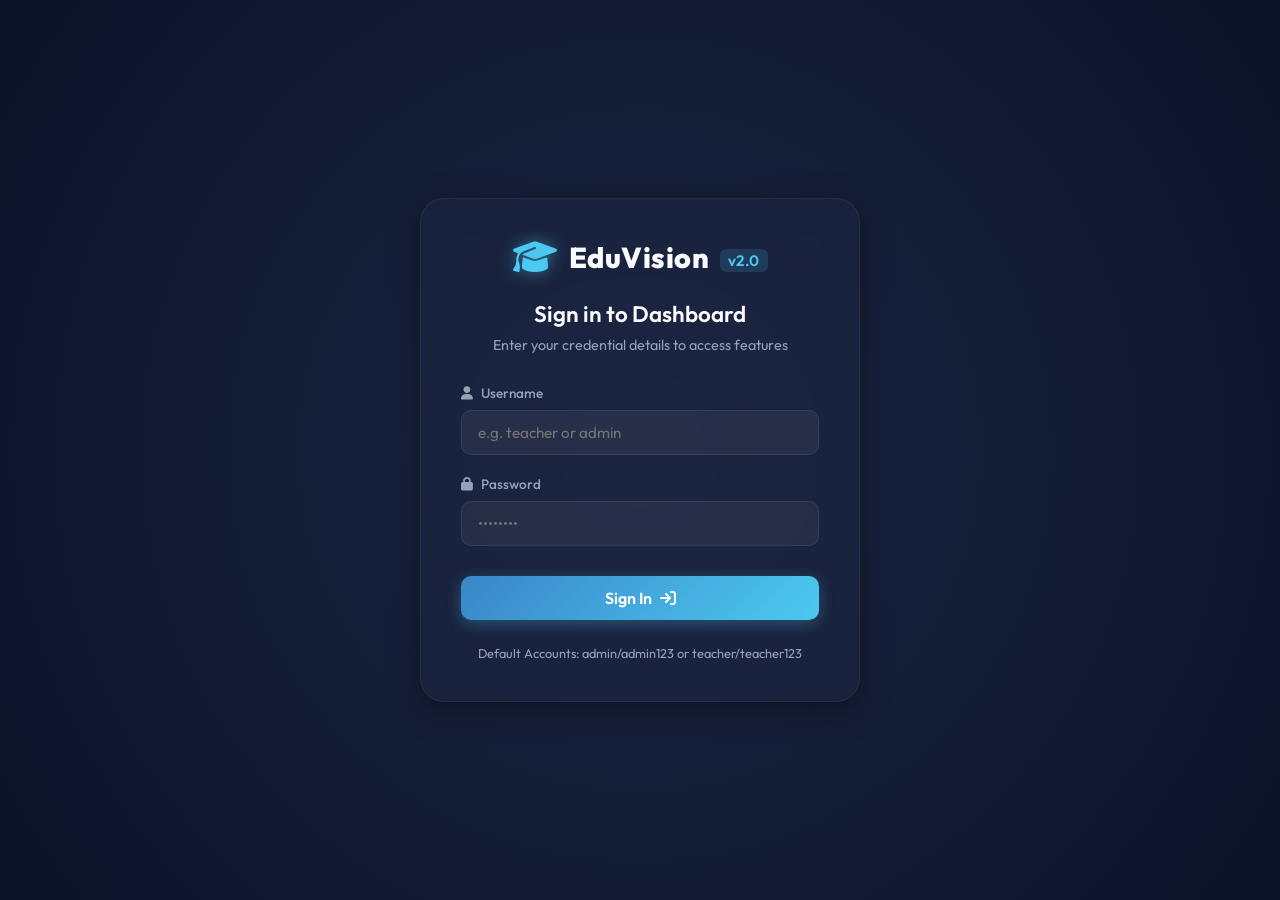
==== static/index.html @ 9c1078f9 "feat: implement hierarchical academic logs tree, class boundaries for recognition, RBAC, and logs da" ====
<!DOCTYPE html>
<html lang="en">
<head>
    <meta charset="UTF-8">
    <meta name="viewport" content="width=device-width, initial-scale=1.0">
    <title>Smart Class Attendance System</title>
    <!-- Google Fonts -->
    <link href="https://fonts.googleapis.com/css2?family=Outfit:wght@300;400;500;600;700;800&display=swap" rel="stylesheet">
    <!-- FontAwesome Icons -->
    <link rel="stylesheet" href="https://cdnjs.cloudflare.com/ajax/libs/font-awesome/6.4.0/css/all.min.css">
    <!-- Tailwind or Standard CSS? The user web application development instructions say:
         "Use Vanilla CSS for maximum flexibility and control. Avoid using TailwindCSS unless the USER explicitly requests it."
         So we will use a custom stylesheet style.css for max flexibility and ultimate design control. -->
    <link rel="stylesheet" href="style.css">
</head>
<body>

    <!-- 1. LOGIN OVERLAY -->
    <div id="login-container" class="overlay-container active">
        <div class="login-card glass">
            <div class="logo">
                <i class="fa-solid fa-graduation-cap"></i>
                <h2>EduVision <span>v2.0</span></h2>
            </div>
            <h3>Sign in to Dashboard</h3>
            <p class="subtitle">Enter your credential details to access features</p>
            
            <form id="login-form">
                <div class="input-group">
                    <label for="username"><i class="fa-solid fa-user"></i> Username</label>
                    <input type="text" id="username" placeholder="e.g. teacher or admin" required>
                </div>
                <div class="input-group">
                    <label for="password"><i class="fa-solid fa-lock"></i> Password</label>
                    <input type="password" id="password" placeholder="••••••••" required>
                </div>
                <div id="login-error" class="error-msg hide">
                    <i class="fa-solid fa-circle-exclamation"></i> Invalid credentials
                </div>
                <button type="submit" class="btn-primary">
                    <span>Sign In</span> <i class="fa-solid fa-arrow-right-to-bracket"></i>
                </button>
            </form>
            <div class="login-footer">
                <p>Default Accounts: admin/admin123 or teacher/teacher123</p>
            </div>
        </div>
    </div>

    <!-- 2. MAIN APPLICATION -->
    <div id="app-container" class="hide">
        <!-- Sidebar Navigation -->
        <aside class="sidebar glass">
            <div class="sidebar-logo">
                <i class="fa-solid fa-graduation-cap"></i>
                <h2>EduVision</h2>
            </div>
            
            <nav class="nav-menu">
                <button class="nav-item active teacher-only" data-target="session-tab">
                    <i class="fa-solid fa-video"></i> <span>Live Session</span>
                </button>
                <button class="nav-item admin-only" data-target="enroll-tab">
                    <i class="fa-solid fa-user-plus"></i> <span>Enroll Student</span>
                </button>
                <button class="nav-item admin-only" data-target="manage-tab">
                    <i class="fa-solid fa-users-gear"></i> <span>Manage Students</span>
                </button>
                <button class="nav-item" data-target="logs-tab">
                    <i class="fa-solid fa-clock-rotate-left"></i> <span>Logs & Reports</span>
                </button>
            </nav>

            <div class="user-profile">
                <div class="avatar">
                    <i class="fa-solid fa-user-tie"></i>
                </div>
                <div class="user-info">
                    <h4 id="user-name">User Name</h4>
                    <p id="user-role">Role</p>
                </div>
                <button id="logout-btn" title="Sign Out">
                    <i class="fa-solid fa-power-off"></i>
                </button>
            </div>
        </aside>

        <!-- Main Content Area -->
        <main class="main-content">
            <!-- Header bar -->
            <header class="top-header glass">
                <div class="header-title">
                    <h1 id="page-title">Classroom Session Tracking</h1>
                    <p class="subtitle" id="page-subtitle">Real-time attendance scanning & presence calculation</p>
                </div>
                <div class="header-meta">
                    <div class="time-widget glass">
                        <i class="fa-regular fa-clock"></i>
                        <span id="current-time">00:00:00 AM</span>
                    </div>
                </div>
            </header>

            <!-- TABS CONTAINER -->
            <div class="tab-content-container">
                
                <!-- TAB: LIVE SESSION -->
                <div id="session-tab" class="tab-pane active">
                    <div class="session-grid">
                        <!-- Left Panel: Video Feed -->
                        <div class="feed-card glass">
                            <div class="feed-header">
                                <h3><i class="fa-solid fa-circle-notch fa-spin status-pulse text-danger"></i> Live Camera Feed</h3>
                                <div class="session-status-pill" id="session-status-badge">Inactive</div>
                            </div>
                            
                            <div class="video-wrapper">
                                <video id="webcam" autoplay playsinline muted></video>
                                <canvas id="canvas-overlay"></canvas>
                                <div class="video-placeholder" id="video-placeholder">
                                    <i class="fa-solid fa-video-slash"></i>
                                    <p>Camera is currently offline</p>
                                    <p class="sub">Start a classroom session to activate feed</p>
                                </div>
                            </div>

                            <div class="feed-controls">
                                <div class="selector-group">
                                    <div class="selector-box">
                                        <label for="class-select">Classroom</label>
                                        <select id="class-select" class="glass-select">
                                            <option value="">Select Class...</option>
                                        </select>
                                    </div>
                                    <div class="selector-box">
                                        <label for="semester-select">Semester</label>
                                        <select id="semester-select" class="glass-select">
                                            <option value="">Select Semester...</option>
                                            <option value="1">Semester 1</option>
                                            <option value="2">Semester 2</option>
                                        </select>
                                    </div>
                                    <div class="selector-box">
                                        <label for="subject-select">Subject / Lecture</label>
                                        <select id="subject-select" class="glass-select">
                                            <option value="">Select Subject...</option>
                                        </select>
                                    </div>
                                    <div class="selector-box">
                                        <label for="camera-select">Video Source</label>
                                        <select id="camera-select" class="glass-select">
                                            <option value="user">Default Web Camera</option>
                                        </select>
                                    </div>
                                </div>
                                <div class="action-buttons">
                                    <button id="start-session-btn" class="btn-success">
                                        <i class="fa-solid fa-play"></i> Start Class Session
                                    </button>
                                    <button id="end-session-btn" class="btn-danger hide">
                                        <i class="fa-solid fa-square"></i> End Class Session
                                    </button>
                                </div>
                            </div>
                        </div>

                        <!-- Right Panel: Live Stats and Logs -->
                        <div class="stats-card-container">
                            <div class="stats-overview">
                                <div class="stat-card glass">
                                    <span class="card-icon blue"><i class="fa-solid fa-users"></i></span>
                                    <div class="card-data">
                                        <p class="card-label">Class Total</p>
                                        <h3 id="stat-total-students">0</h3>
                                    </div>
                                </div>
                                <div class="stat-card glass">
                                    <span class="card-icon green"><i class="fa-solid fa-user-check"></i></span>
                                    <div class="card-data">
                                        <p class="card-label">Students Present</p>
                                        <h3 id="stat-present-count">0</h3>
                                    </div>
                                </div>
                                <div class="stat-card glass">
                                    <span class="card-icon orange"><i class="fa-solid fa-stopwatch"></i></span>
                                    <div class="card-data">
                                        <p class="card-label">Elapsed Time</p>
                                        <h3 id="stat-elapsed-time">00:00:00</h3>
                                    </div>
                                </div>
                            </div>

                            <!-- Live Roster logs -->
                            <div class="roster-card glass">
                                <div class="card-header">
                                    <h3>👥 Live Present Roster</h3>
                                    <span class="badge" id="roster-count-badge">0 Seen</span>
                                </div>
                                <div class="roster-list-wrapper">
                                    <table class="roster-table">
                                        <thead>
                                            <tr>
                                                <th>Roll No</th>
                                                <th>Name</th>
                                                <th>PRN</th>
                                                <th>Last Seen</th>
                                            </tr>
                                        </thead>
                                        <tbody id="live-roster-body">
                                            <tr class="empty-row">
                                                <td colspan="4">No students detected yet in this session.</td>
                                            </tr>
                                        </tbody>
                                    </table>
                                </div>
                            </div>
                        </div>
                    </div>
                </div>

                <!-- TAB: STUDENT ENROLLMENT (ADMIN ONLY) -->
                <div id="enroll-tab" class="tab-pane">
                    <div class="enrollment-grid">
                        <div class="enroll-form-card glass">
                            <h3><i class="fa-solid fa-id-card"></i> Student Information</h3>
                            <form id="enrollment-form">
                                <div class="form-row">
                                    <div class="input-group">
                                        <label for="enroll-prn">PRN Number (Unique ID)</label>
                                        <input type="text" id="enroll-prn" placeholder="e.g. 72345678X" required>
                                    </div>
                                    <div class="input-group">
                                        <label for="enroll-class">Classroom Allocation</label>
                                        <select id="enroll-class" class="glass-select" required>
                                            <option value="">Select Class...</option>
                                        </select>
                                    </div>
                                </div>
                                <div class="form-row">
                                    <div class="input-group">
                                        <label for="enroll-name">Full Name</label>
                                        <input type="text" id="enroll-name" placeholder="John Doe" required>
                                    </div>
                                    <div class="input-group">
                                        <label for="enroll-roll">Roll Number</label>
                                        <input type="number" id="enroll-roll" placeholder="e.g. 101" required>
                                    </div>
                                </div>
                                <div class="input-group">
                                    <label for="enroll-email">Email Address</label>
                                    <input type="email" id="enroll-email" placeholder="john.doe@college.edu" required>
                                </div>
                                
                                <button type="submit" class="btn-primary" id="btn-submit-enroll">
                                    <i class="fa-solid fa-user-plus"></i> Complete Enrollment
                                </button>
                            </form>
                        </div>

                        <!-- Right Photo Capture Section -->
                        <div class="photo-capture-card glass">
                            <h3><i class="fa-solid fa-camera"></i> Face Capture Template</h3>
                            <p class="instruction">Position student's face inside the camera view below.</p>
                            
                            <div class="capture-box">
                                <video id="enroll-video" autoplay playsinline muted></video>
                                <canvas id="enroll-canvas" class="hide"></canvas>
                                <img id="captured-img" class="hide" src="" alt="Captured Face">
                                <div class="face-guideline"></div>
                            </div>
                            
                            <div class="capture-controls">
                                <button type="button" id="btn-capture" class="btn-secondary">
                                    <i class="fa-solid fa-aperture"></i> Capture Photo
                                </button>
                                <button type="button" id="btn-retake" class="btn-secondary hide">
                                    <i class="fa-solid fa-rotate-left"></i> Retake Photo
                                </button>
                            </div>
                            
                            <div id="quality-alert" class="alert-box hide">
                                <span id="quality-msg">Checking face quality...</span>
                            </div>
                        </div>
                    </div>
                </div>

                <!-- TAB: MANAGE STUDENTS (ADMIN ONLY) -->
                <div id="manage-tab" class="tab-pane">
                    <div class="reports-container glass">
                        <div class="reports-header">
                            <h3><i class="fa-solid fa-users-gear"></i> Enrolled Students Directory</h3>
                            <div class="filter-controls">
                                <input type="text" id="student-search" placeholder="Search by name, roll, or PRN..." class="glass-input">
                            </div>
                        </div>
                        <div class="report-table-wrapper">
                            <table class="report-table">
                                <thead>
                                    <tr>
                                        <th>Roll No</th>
                                        <th>Name</th>
                                        <th>PRN</th>
                                        <th>Classroom</th>
                                        <th>Email</th>
                                        <th>Actions</th>
                                    </tr>
                                </thead>
                                <tbody id="student-list-body">
                                    <tr>
                                        <td colspan="6" class="center">Loading students list...</td>
                                    </tr>
                                </tbody>
                            </table>
                        </div>
                    </div>
                </div>

                <!-- TAB: LOGS & REPORTS -->
                <div id="logs-tab" class="tab-pane">
                    <div class="logs-layout-container" style="display: grid; grid-template-columns: 320px 1fr; gap: 20px; height: 100%; overflow: hidden;">
                        <!-- Left Sidebar: Class -> Sem -> Subject Tree -->
                        <div class="logs-sidebar glass" style="padding: 20px; display: flex; flex-direction: column; overflow-y: auto;">
                            <h3 style="font-size: 1.1rem; font-weight: 600; margin-bottom: 20px; display: flex; align-items: center; gap: 8px; border-bottom: 1px solid var(--border-color); padding-bottom: 10px;"><i class="fa-solid fa-folder-open"></i> Academic Archive</h3>
                            <div id="logs-tree" class="logs-tree-root" style="display: flex; flex-direction: column; gap: 10px;">
                                <!-- Dynamic tree will be generated here -->
                            </div>
                        </div>
                        <!-- Right Panel: Attendance Content -->
                        <div class="logs-content glass" style="padding: 25px; display: flex; flex-direction: column; overflow: hidden; height: 100%;">
                            <div id="logs-placeholder" class="logs-empty-state" style="display: flex; flex-direction: column; align-items: center; justify-content: center; height: 100%; color: var(--text-secondary); gap: 15px;">
                                <i class="fa-solid fa-file-circle-question" style="font-size: 3.5rem; opacity: 0.2;"></i>
                                <p>Select a subject from the sidebar to view attendance reports.</p>
                            </div>
                            <div id="logs-report-view" class="hide" style="display: flex; flex-direction: column; height: 100%;">
                                <div class="report-view-header" style="border-bottom: 1px solid var(--border-color); padding-bottom: 15px; margin-bottom: 20px;">
                                    <h3 id="report-title-subject" style="font-size: 1.25rem; font-weight: 700;">Subject Attendance</h3>
                                    <span id="report-title-class" class="report-subtitle" style="font-size: 0.85rem; color: var(--text-secondary); display: block; margin-top: 4px;">Class Name</span>
                                </div>
                                
                                <div class="report-selection-row" style="display: flex; justify-content: space-between; align-items: center; margin-bottom: 15px;">
                                    <div class="select-wrapper" style="display: flex; align-items: center; gap: 10px; font-size: 0.9rem;">
                                        <label for="report-session-select">Select Session:</label>
                                        <select id="report-session-select" class="glass-select" style="padding: 8px 14px;">
                                            <option value="cumulative">Cumulative Summary</option>
                                            <!-- Dynamic sessions list -->
                                        </select>
                                    </div>
                                    <div style="display: flex; gap: 10px; align-items: center;">
                                        <input type="text" id="report-search" placeholder="Search student name/PRN..." class="glass-input" style="padding: 6px 12px; font-size: 0.85rem; width: 200px;">
                                        <button class="btn-success btn-sm" id="btn-export-log-csv" style="padding: 8px 14px !important; font-size: 0.8rem !important;">
                                            <i class="fa-solid fa-file-csv"></i> Export to CSV
                                        </button>
                                    </div>
                                </div>
                                
                                <div class="report-table-wrapper" style="flex-grow: 1; overflow-y: auto; border: 1px solid var(--border-color); border-radius: 12px;">
                                    <table class="report-table">
                                        <thead id="report-table-thead">
                                            <!-- Dynamic headers -->
                                        </thead>
                                        <tbody id="report-table-tbody">
                                            <!-- Dynamic rows -->
                                        </tbody>
                                    </table>
                                </div>
                            </div>
                        </div>
                    </div>
                </div>

            </div>
        </main>
    </div>

    <!-- 3. ATTENDANCE RESULTS MODAL -->
    <div id="results-modal" class="modal-container hide">
        <div class="modal-card glass">
            <div class="modal-header">
                <h2>📝 Session Attendance Report</h2>
                <button class="close-modal-btn" id="close-modal"><i class="fa-solid fa-xmark"></i></button>
            </div>
            <div class="modal-body">
                <p class="session-info-meta">
                    Session complete. Calculated student statuses using the <strong>70% presence rule</strong>.
                </p>
                
                <div class="results-table-wrapper">
                    <table class="results-table">
                        <thead>
                            <tr>
                                <th>Roll No</th>
                                <th>Name</th>
                                <th>PRN</th>
                                <th>Presence %</th>
                                <th>Status</th>
                            </tr>
                        </thead>
                        <tbody id="results-tbody">
                            <!-- Populated dynamically -->
                        </tbody>
                    </table>
                </div>

                <div class="results-footer-meta">
                    <div class="results-stats">
                        Total Registered: <span id="res-total-reg">0</span> | 
                        Present (>=70%): <span id="res-total-present" class="text-success">0</span>
                    </div>
                    <button class="btn-success" id="btn-download-csv">
                        <i class="fa-solid fa-file-csv"></i> Export Present List to CSV
                    </button>
                </div>
            </div>
        </div>
    </div>

    <!-- 4. EDIT STUDENT MODAL -->
    <div id="edit-student-modal" class="modal-container hide">
        <div class="modal-card glass">
            <div class="modal-header">
                <h2>✏️ Edit Student Profile</h2>
                <button class="close-modal-btn" id="close-edit-modal"><i class="fa-solid fa-xmark"></i></button>
            </div>
            <div class="modal-body">
                <form id="edit-student-form">
                    <div class="form-row">
                        <div class="input-group">
                            <label>PRN Number (Immutable)</label>
                            <input type="text" id="edit-prn" disabled class="disabled-input">
                        </div>
                        <div class="input-group">
                            <label for="edit-class">Classroom</label>
                            <select id="edit-class" class="glass-select" required></select>
                        </div>
                    </div>
                    <div class="form-row">
                        <div class="input-group">
                            <label for="edit-name">Full Name</label>
                            <input type="text" id="edit-name" required>
                        </div>
                        <div class="input-group">
                            <label for="edit-roll">Roll Number</label>
                            <input type="number" id="edit-roll" required>
                        </div>
                    </div>
                    <div class="input-group">
                        <label for="edit-email">Email Address</label>
                        <input type="email" id="edit-email" required>
                    </div>

                    <!-- Webcam override capture -->
                    <div class="edit-photo-section">
                        <label>Update Face Template (Optional)</label>
                        <div class="edit-capture-container">
                            <div class="capture-box small-capture">
                                <video id="edit-video" autoplay playsinline muted class="hide"></video>
                                <canvas id="edit-canvas" class="hide"></canvas>
                                <img id="edit-captured-img" class="hide" src="" alt="New Face">
                                <div class="face-guideline small-guideline hide"></div>
                                <div class="placeholder-text" id="edit-photo-placeholder">
                                    <i class="fa-solid fa-user-circle"></i>
                                    <p>No new photo captured</p>
                                </div>
                            </div>
                            <div class="capture-btn-group">
                                <button type="button" id="btn-edit-activate-cam" class="btn-secondary btn-sm">
                                    <i class="fa-solid fa-camera"></i> Open Camera
                                </button>
                                <button type="button" id="btn-edit-capture" class="btn-success btn-sm hide">
                                    <i class="fa-solid fa-aperture"></i> Capture
                                </button>
                                <button type="button" id="btn-edit-retake" class="btn-secondary btn-sm hide">
                                    <i class="fa-solid fa-rotate-left"></i> Retake
                                </button>
                            </div>
                        </div>
                        <div id="edit-quality-alert" class="alert-box hide">
                            <span id="edit-quality-msg">Checking face quality...</span>
                        </div>
                    </div>

                    <button type="submit" class="btn-primary" id="btn-submit-edit" style="width: 100%; margin-top: 20px;">
                        <i class="fa-solid fa-save"></i> Save Profile Changes
                    </button>
                </form>
            </div>
        </div>
    </div>

    <script src="app.js"></script>
</body>
</html>
---- static/style.css ----
/* Global styling Reset & variables */
:root {
    --bg-primary: #0b1329;
    --bg-secondary: #1c2541;
    --accent-blue: #3a86c8;
    --accent-blue-hover: #4895ef;
    --text-primary: #f8fafc;
    --text-secondary: #94a3b8;
    --border-color: rgba(255, 255, 255, 0.08);
    --glass-bg: rgba(28, 37, 65, 0.65);
    --glass-border: rgba(255, 255, 255, 0.06);
    --glass-shadow: 0 8px 32px 0 rgba(0, 0, 0, 0.37);
    --success: #10b981;
    --danger: #ef4444;
    --warning: #f59e0b;
}

* {
    margin: 0;
    padding: 0;
    box-sizing: border-box;
    font-family: 'Outfit', sans-serif;
}

body {
    background-color: var(--bg-primary);
    color: var(--text-primary);
    overflow: hidden;
    height: 100vh;
    width: 100vw;
}

/* Glassmorphism card utilities */
.glass {
    background: var(--glass-bg);
    backdrop-filter: blur(16px);
    -webkit-backdrop-filter: blur(16px);
    border: 1px solid var(--glass-border);
    box-shadow: var(--glass-shadow);
    border-radius: 16px;
}

.hide {
    display: none !important;
}

.center {
    text-align: center;
}

.text-success {
    color: var(--success);
}

.text-danger {
    color: var(--danger);
}

/* Common Buttons */
button {
    cursor: pointer;
    border: none;
    outline: none;
    transition: all 0.3s cubic-bezier(0.4, 0, 0.2, 1);
    display: inline-flex;
    align-items: center;
    justify-content: center;
    gap: 8px;
    border-radius: 10px;
    font-weight: 600;
}

button:hover {
    transform: translateY(-2px);
}

button:active {
    transform: translateY(0);
}

.btn-primary {
    background: linear-gradient(135deg, #3a86c8, #4cc9f0);
    color: white;
    padding: 12px 24px;
    font-size: 1rem;
    box-shadow: 0 4px 15px rgba(76, 201, 240, 0.3);
}

.btn-primary:hover {
    box-shadow: 0 6px 20px rgba(76, 201, 240, 0.5);
    background: linear-gradient(135deg, #4895ef, #4cc9f0);
}

.btn-success {
    background: linear-gradient(135deg, #059669, #10b981);
    color: white;
    padding: 12px 24px;
    font-size: 0.95rem;
    box-shadow: 0 4px 15px rgba(16, 185, 129, 0.3);
}

.btn-success:hover {
    box-shadow: 0 6px 20px rgba(16, 185, 129, 0.5);
}

.btn-danger {
    background: linear-gradient(135deg, #dc2626, #ef4444);
    color: white;
    padding: 12px 24px;
    font-size: 0.95rem;
    box-shadow: 0 4px 15px rgba(239, 68, 68, 0.3);
}

.btn-danger:hover {
    box-shadow: 0 6px 20px rgba(239, 68, 68, 0.5);
}

.btn-secondary {
    background: rgba(255, 255, 255, 0.08);
    color: var(--text-primary);
    border: 1px solid var(--border-color);
    padding: 12px 20px;
    font-size: 0.95rem;
}

.btn-secondary:hover {
    background: rgba(255, 255, 255, 0.15);
}

/* 1. LOGIN SCREEN */
.overlay-container {
    position: fixed;
    top: 0;
    left: 0;
    height: 100vh;
    width: 100vw;
    z-index: 1000;
    background: radial-gradient(circle at center, #1c2541 0%, #0b1329 100%);
    display: flex;
    align-items: center;
    justify-content: center;
    opacity: 0;
    pointer-events: none;
    transition: opacity 0.5s ease-in-out;
}

.overlay-container.active {
    opacity: 1;
    pointer-events: auto;
}

.login-card {
    width: 440px;
    padding: 40px;
    text-align: center;
    border-radius: 24px;
}

.logo {
    display: inline-flex;
    align-items: center;
    gap: 12px;
    margin-bottom: 25px;
}

.logo i {
    font-size: 2.2rem;
    color: #4cc9f0;
    filter: drop-shadow(0 0 8px rgba(76, 201, 240, 0.5));
}

.logo h2 {
    font-size: 1.8rem;
    font-weight: 800;
    letter-spacing: 0.5px;
}

.logo h2 span {
    font-size: 0.95rem;
    background: rgba(76, 201, 240, 0.15);
    color: #4cc9f0;
    padding: 2px 8px;
    border-radius: 6px;
    font-weight: 600;
    vertical-align: middle;
    margin-left: 5px;
}

.login-card h3 {
    font-size: 1.4rem;
    font-weight: 600;
    margin-bottom: 8px;
}

.login-card .subtitle {
    color: var(--text-secondary);
    font-size: 0.9rem;
    margin-bottom: 30px;
}

.input-group {
    text-align: left;
    margin-bottom: 20px;
}

.input-group label {
    display: block;
    font-size: 0.85rem;
    color: var(--text-secondary);
    margin-bottom: 8px;
    font-weight: 500;
}

.input-group label i {
    margin-right: 5px;
}

.input-group input, .glass-input {
    width: 100%;
    padding: 12px 16px;
    background: rgba(255, 255, 255, 0.05);
    border: 1px solid var(--border-color);
    border-radius: 10px;
    color: white;
    font-size: 0.95rem;
    transition: all 0.3s;
}

.input-group input:focus, .glass-input:focus {
    border-color: #4cc9f0;
    background: rgba(255, 255, 255, 0.08);
    box-shadow: 0 0 10px rgba(76, 201, 240, 0.15);
    outline: none;
}

.login-card button {
    width: 100%;
    margin-top: 10px;
}

.error-msg {
    color: var(--danger);
    background: rgba(239, 68, 68, 0.1);
    border: 1px solid rgba(239, 68, 68, 0.2);
    padding: 12px;
    border-radius: 8px;
    font-size: 0.85rem;
    display: flex;
    align-items: center;
    gap: 8px;
    margin-bottom: 20px;
}

.login-footer {
    margin-top: 25px;
    font-size: 0.8rem;
    color: var(--text-secondary);
}

/* 2. LAYOUT: MAIN APPLICATION */
#app-container {
    display: flex;
    height: 100vh;
    width: 100vw;
}

/* Sidebar navigation */
.sidebar {
    width: 260px;
    margin: 15px 0 15px 15px;
    display: flex;
    flex-direction: column;
    padding: 25px 20px;
    justify-content: space-between;
}

.sidebar-logo {
    display: flex;
    align-items: center;
    gap: 10px;
    margin-bottom: 40px;
    padding-left: 5px;
}

.sidebar-logo i {
    font-size: 1.8rem;
    color: #4cc9f0;
}

.sidebar-logo h2 {
    font-size: 1.4rem;
    font-weight: 700;
}

.nav-menu {
    display: flex;
    flex-direction: column;
    gap: 10px;
    flex-grow: 1;
}

.nav-item {
    width: 100%;
    padding: 14px 18px;
    justify-content: flex-start;
    font-size: 0.95rem;
    color: var(--text-secondary);
    background: transparent;
    border-radius: 12px;
}

.nav-item i {
    font-size: 1.15rem;
    width: 24px;
}

.nav-item:hover {
    color: var(--text-primary);
    background: rgba(255, 255, 255, 0.05);
    transform: translateX(4px);
}

.nav-item.active {
    background: linear-gradient(135deg, rgba(58, 134, 200, 0.25), rgba(76, 201, 240, 0.15));
    color: #4cc9f0;
    border-left: 3px solid #4cc9f0;
    border-radius: 0 12px 12px 0;
}

.user-profile {
    display: flex;
    align-items: center;
    gap: 12px;
    padding-top: 20px;
    border-top: 1px solid var(--border-color);
}

.avatar {
    width: 42px;
    height: 42px;
    border-radius: 50%;
    background: rgba(255, 255, 255, 0.08);
    display: flex;
    align-items: center;
    justify-content: center;
    color: #4cc9f0;
    font-size: 1.1rem;
}

.user-info {
    flex-grow: 1;
    overflow: hidden;
}

.user-info h4 {
    font-size: 0.9rem;
    white-space: nowrap;
    text-overflow: ellipsis;
    overflow: hidden;
}

.user-info p {
    font-size: 0.75rem;
    color: var(--text-secondary);
    text-transform: capitalize;
}

#logout-btn {
    background: transparent;
    color: var(--text-secondary);
    width: 32px;
    height: 32px;
}

#logout-btn:hover {
    color: var(--danger);
    transform: scale(1.1);
}

/* Main Content Area */
.main-content {
    flex-grow: 1;
    display: flex;
    flex-direction: column;
    padding: 15px;
    overflow: hidden;
}

/* Header bar */
.top-header {
    display: flex;
    justify-content: space-between;
    align-items: center;
    padding: 15px 30px;
    margin-bottom: 15px;
}

.header-title h1 {
    font-size: 1.4rem;
    font-weight: 700;
}

.header-title .subtitle {
    font-size: 0.82rem;
    color: var(--text-secondary);
}

.time-widget {
    padding: 10px 18px;
    border-radius: 20px;
    font-size: 0.9rem;
    font-weight: 600;
    color: #4cc9f0;
    display: flex;
    align-items: center;
    gap: 8px;
}

/* Tab panes container */
.tab-content-container {
    flex-grow: 1;
    position: relative;
    overflow: hidden;
}

.tab-pane {
    position: absolute;
    top: 0;
    left: 0;
    height: 100%;
    width: 100%;
    display: flex;
    flex-direction: column;
    opacity: 0;
    pointer-events: none;
    transition: opacity 0.3s ease-in-out;
}

.tab-pane.active {
    opacity: 1;
    pointer-events: auto;
    position: relative;
}

/* 3. TAB: LIVE SESSION GRID */
.session-grid {
    display: grid;
    grid-template-columns: 1.3fr 1fr;
    gap: 15px;
    height: 100%;
    overflow: hidden;
}

.feed-card {
    display: flex;
    flex-direction: column;
    justify-content: space-between;
    padding: 20px;
    overflow: hidden;
}

.feed-header {
    display: flex;
    justify-content: space-between;
    align-items: center;
    margin-bottom: 15px;
}

.feed-header h3 {
    font-size: 1.1rem;
    font-weight: 600;
    display: flex;
    align-items: center;
    gap: 10px;
}

.status-pulse {
    font-size: 0.7rem;
}

.session-status-pill {
    padding: 4px 12px;
    border-radius: 12px;
    font-size: 0.8rem;
    font-weight: 600;
    background: rgba(255, 255, 255, 0.08);
    color: var(--text-secondary);
}

.session-status-pill.active {
    background: rgba(16, 185, 129, 0.15);
    color: var(--success);
    border: 1px solid rgba(16, 185, 129, 0.3);
}

.video-wrapper {
    position: relative;
    flex-grow: 1;
    background: #000;
    border-radius: 12px;
    overflow: hidden;
    display: flex;
    align-items: center;
    justify-content: center;
    border: 1px solid var(--border-color);
}

#webcam {
    width: 100%;
    height: 100%;
    object-fit: cover;
}

#canvas-overlay {
    position: absolute;
    top: 0;
    left: 0;
    width: 100%;
    height: 100%;
    z-index: 10;
    pointer-events: none;
}

.video-placeholder {
    position: absolute;
    text-align: center;
    color: var(--text-secondary);
}

.video-placeholder i {
    font-size: 3.5rem;
    margin-bottom: 15px;
    color: rgba(255, 255, 255, 0.15);
}

.video-placeholder .sub {
    font-size: 0.8rem;
    margin-top: 5px;
    opacity: 0.7;
}

.feed-controls {
    margin-top: 15px;
}

.selector-group {
    display: grid;
    grid-template-columns: 1fr 1fr 1fr;
    gap: 10px;
    margin-bottom: 15px;
}

.selector-box {
    display: flex;
    flex-direction: column;
    gap: 6px;
}

.selector-box label {
    font-size: 0.78rem;
    color: var(--text-secondary);
    font-weight: 500;
}

.glass-select {
    padding: 10px 14px;
    background: rgba(255, 255, 255, 0.05);
    border: 1px solid var(--border-color);
    border-radius: 8px;
    color: white;
    font-size: 0.88rem;
    outline: none;
}

.glass-select option {
    background-color: var(--bg-secondary);
    color: white;
}

.action-buttons button {
    width: 100%;
    padding: 14px;
    font-size: 1.05rem;
}

/* Right Panel: Stats and Roster */
.stats-card-container {
    display: flex;
    flex-direction: column;
    gap: 15px;
    overflow: hidden;
    height: 100%;
}

.stats-overview {
    display: grid;
    grid-template-columns: 1fr 1fr 1fr;
    gap: 10px;
}

.stat-card {
    display: flex;
    align-items: center;
    padding: 15px;
    gap: 12px;
}

.card-icon {
    width: 44px;
    height: 44px;
    border-radius: 10px;
    display: flex;
    align-items: center;
    justify-content: center;
    font-size: 1.25rem;
}

.card-icon.blue { background: rgba(58, 134, 200, 0.15); color: #3a86c8; }
.card-icon.green { background: rgba(16, 185, 129, 0.15); color: var(--success); }
.card-icon.orange { background: rgba(245, 158, 11, 0.15); color: var(--warning); }

.card-data .card-label {
    font-size: 0.75rem;
    color: var(--text-secondary);
}

.card-data h3 {
    font-size: 1.25rem;
    font-weight: 700;
}

.roster-card {
    flex-grow: 1;
    display: flex;
    flex-direction: column;
    padding: 20px;
    overflow: hidden;
}

.card-header {
    display: flex;
    justify-content: space-between;
    align-items: center;
    margin-bottom: 15px;
}

.card-header h3 {
    font-size: 1.05rem;
    font-weight: 600;
}

.badge {
    background: rgba(76, 201, 240, 0.15);
    color: #4cc9f0;
    font-size: 0.8rem;
    padding: 4px 10px;
    border-radius: 12px;
    font-weight: 600;
}

.roster-list-wrapper {
    flex-grow: 1;
    overflow-y: auto;
    border: 1px solid var(--border-color);
    border-radius: 10px;
}

/* Scrollbar customization */
::-webkit-scrollbar {
    width: 6px;
    height: 6px;
}

::-webkit-scrollbar-track {
    background: transparent;
}

::-webkit-scrollbar-thumb {
    background: rgba(255, 255, 255, 0.1);
    border-radius: 10px;
}

::-webkit-scrollbar-thumb:hover {
    background: rgba(255, 255, 255, 0.2);
}

.roster-table, .report-table, .results-table {
    width: 100%;
    border-collapse: collapse;
    font-size: 0.88rem;
}

.roster-table th, .report-table th, .results-table th {
    background: rgba(255, 255, 255, 0.03);
    color: var(--text-secondary);
    text-align: left;
    padding: 10px 15px;
    font-weight: 500;
    font-size: 0.82rem;
    border-bottom: 1px solid var(--border-color);
}

.roster-table td, .report-table td, .results-table td {
    padding: 10px 15px;
    border-bottom: 1px solid rgba(255, 255, 255, 0.03);
    color: var(--text-primary);
}

.roster-table tr:hover, .report-table tr:hover, .results-table tr:hover {
    background: rgba(255, 255, 255, 0.02);
}

.empty-row {
    text-align: center;
    color: var(--text-secondary);
}

.empty-row td {
    padding: 30px !important;
}

/* 4. TAB: ENROLLMENT */
.enrollment-grid {
    display: grid;
    grid-template-columns: 1.2fr 1fr;
    gap: 15px;
    height: 100%;
}

.enroll-form-card, .photo-capture-card {
    padding: 25px;
    display: flex;
    flex-direction: column;
}

.enroll-form-card h3, .photo-capture-card h3 {
    font-size: 1.15rem;
    font-weight: 600;
    margin-bottom: 15px;
    display: flex;
    align-items: center;
    gap: 10px;
}

.enroll-form-card form {
    display: flex;
    flex-direction: column;
    gap: 15px;
    justify-content: center;
    flex-grow: 1;
}

.form-row {
    display: grid;
    grid-template-columns: 1fr 1fr;
    gap: 15px;
}

.photo-capture-card .instruction {
    font-size: 0.82rem;
    color: var(--text-secondary);
    margin-bottom: 15px;
}

.capture-box {
    position: relative;
    aspect-ratio: 4/3;
    background: #000;
    border-radius: 12px;
    overflow: hidden;
    border: 1px solid var(--border-color);
    display: flex;
    align-items: center;
    justify-content: center;
}

#enroll-video, #captured-img {
    width: 100%;
    height: 100%;
    object-fit: cover;
}

.face-guideline {
    position: absolute;
    width: 50%;
    height: 60%;
    border: 2px dashed rgba(76, 201, 240, 0.5);
    border-radius: 50%;
    pointer-events: none;
    box-shadow: 0 0 0 9999px rgba(0, 0, 0, 0.4);
}

.capture-controls {
    margin-top: 15px;
    display: flex;
    gap: 10px;
}

.capture-controls button {
    flex-grow: 1;
    padding: 12px;
}

.alert-box {
    margin-top: 15px;
    padding: 12px;
    border-radius: 8px;
    font-size: 0.85rem;
    text-align: center;
}

.alert-box.success {
    background: rgba(16, 185, 129, 0.12);
    border: 1px solid rgba(16, 185, 129, 0.2);
    color: var(--success);
}

.alert-box.error {
    background: rgba(239, 68, 68, 0.12);
    border: 1px solid rgba(239, 68, 68, 0.2);
    color: var(--danger);
}

/* 5. TAB: LOGS & REPORTS */
.reports-container {
    padding: 25px;
    display: flex;
    flex-direction: column;
    height: 100%;
    overflow: hidden;
}

.reports-header {
    display: flex;
    justify-content: space-between;
    align-items: center;
    margin-bottom: 20px;
}

.reports-header h3 {
    font-size: 1.15rem;
    font-weight: 600;
}

.report-table-wrapper {
    flex-grow: 1;
    overflow-y: auto;
    border: 1px solid var(--border-color);
    border-radius: 12px;
}

/* Status Labels */
.status-pill {
    padding: 2px 8px;
    border-radius: 6px;
    font-size: 0.78rem;
    font-weight: 600;
    text-transform: capitalize;
}

.status-pill.present {
    background: rgba(16, 185, 129, 0.15);
    color: var(--success);
}

.status-pill.absent {
    background: rgba(239, 68, 68, 0.15);
    color: var(--danger);
}

/* 6. MODAL RESULTS DIALOG */
.modal-container {
    position: fixed;
    top: 0;
    left: 0;
    height: 100vh;
    width: 100vw;
    z-index: 2000;
    background: rgba(11, 19, 41, 0.8);
    display: flex;
    align-items: center;
    justify-content: center;
    opacity: 0;
    pointer-events: none;
    transition: opacity 0.3s ease-in-out;
}

.modal-container.active {
    opacity: 1;
    pointer-events: auto;
}

.modal-card {
    width: 800px;
    padding: 30px;
    border-radius: 20px;
    max-height: 85vh;
    display: flex;
    flex-direction: column;
}

.modal-header {
    display: flex;
    justify-content: space-between;
    align-items: center;
    margin-bottom: 20px;
}

.modal-header h2 {
    font-size: 1.3rem;
    font-weight: 700;
}

.close-modal-btn {
    background: transparent;
    color: var(--text-secondary);
    font-size: 1.3rem;
    width: 32px;
    height: 32px;
}

.close-modal-btn:hover {
    color: var(--text-primary);
}

.session-info-meta {
    font-size: 0.88rem;
    color: var(--text-secondary);
    margin-bottom: 15px;
}

.results-table-wrapper {
    flex-grow: 1;
    overflow-y: auto;
    border: 1px solid var(--border-color);
    border-radius: 12px;
    margin-bottom: 20px;
    max-height: 350px;
}

.results-footer-meta {
    display: flex;
    justify-content: space-between;
    align-items: center;
    padding-top: 15px;
    border-top: 1px solid var(--border-color);
}

.results-stats {
    font-size: 0.95rem;
    font-weight: 600;
}

/* 4-column layout for dynamic session selectors */
.selector-group {
    grid-template-columns: repeat(4, 1fr);
}

/* Edit student styles */
.disabled-input {
    background: rgba(255, 255, 255, 0.02) !important;
    color: var(--text-secondary) !important;
    border-style: dashed !important;
    cursor: not-allowed;
}

.edit-photo-section {
    margin-top: 15px;
    background: rgba(255, 255, 255, 0.02);
    border: 1px solid var(--border-color);
    border-radius: 12px;
    padding: 15px;
}

.edit-photo-section > label {
    display: block;
    font-size: 0.85rem;
    color: var(--text-secondary);
    margin-bottom: 10px;
    font-weight: 500;
}

.edit-capture-container {
    display: flex;
    gap: 15px;
    align-items: center;
}

.small-capture {
    width: 140px;
    height: 105px;
    aspect-ratio: auto;
    flex-shrink: 0;
}

.small-guideline {
    width: 60% !important;
    height: 70% !important;
}

.placeholder-text {
    text-align: center;
    color: var(--text-secondary);
}

.placeholder-text i {
    font-size: 2.2rem;
    color: rgba(255, 255, 255, 0.15);
    margin-bottom: 5px;
}

.placeholder-text p {
    font-size: 0.72rem;
}

.capture-btn-group {
    display: flex;
    flex-direction: column;
    gap: 8px;
    flex-grow: 1;
}

.btn-sm {
    padding: 8px 14px !important;
    font-size: 0.8rem !important;
}

/* Action button styles in table */
.action-btn-group {
    display: flex;
    gap: 8px;
}

.btn-edit-tbl {
    background: rgba(58, 134, 200, 0.15);
    color: #4cc9f0;
    border: 1px solid rgba(58, 134, 200, 0.3);
    padding: 5px 10px;
    font-size: 0.75rem;
    border-radius: 6px;
}

.btn-edit-tbl:hover {
    background: rgba(58, 134, 200, 0.3);
}

.btn-delete-tbl {
    background: rgba(239, 68, 68, 0.15);
    color: var(--danger);
    border: 1px solid rgba(239, 68, 68, 0.3);
    padding: 5px 10px;
    font-size: 0.75rem;
    border-radius: 6px;
}

.btn-delete-tbl:hover {
    background: rgba(239, 68, 68, 0.3);
}

/* Tree Structure Styling */
.tree-class-node {
    margin-bottom: 5px;
}

.tree-class-header {
    display: flex;
    align-items: center;
    justify-content: space-between;
    padding: 10px 12px;
    background: rgba(255, 255, 255, 0.03);
    border-radius: 8px;
    cursor: pointer;
    font-weight: 600;
    font-size: 0.9rem;
    transition: background 0.3s;
    user-select: none;
}

.tree-class-header:hover {
    background: rgba(255, 255, 255, 0.07);
}

.tree-class-header i {
    transition: transform 0.3s;
}

.tree-class-node.open > .tree-class-header i.fa-chevron-right {
    transform: rotate(90deg);
}

.tree-class-content {
    margin-left: 15px;
    padding-left: 10px;
    border-left: 1px dashed var(--border-color);
    display: none;
    flex-direction: column;
    gap: 8px;
    margin-top: 5px;
}

.tree-class-node.open > .tree-class-content {
    display: flex;
}

.tree-sem-node {
    margin-top: 5px;
}

.tree-sem-header {
    display: flex;
    align-items: center;
    justify-content: space-between;
    padding: 6px 10px;
    font-weight: 500;
    font-size: 0.85rem;
    cursor: pointer;
    border-radius: 6px;
    color: var(--text-secondary);
    user-select: none;
}

.tree-sem-header:hover {
    background: rgba(255, 255, 255, 0.05);
    color: var(--text-primary);
}

.tree-sem-header i {
    transition: transform 0.3s;
}

.tree-sem-node.open > .tree-sem-header i.fa-chevron-right {
    transform: rotate(90deg);
}

.tree-sem-content {
    margin-left: 10px;
    padding-left: 10px;
    border-left: 1px dotted var(--border-color);
    display: none;
    flex-direction: column;
    gap: 4px;
    margin-top: 4px;
}

.tree-sem-node.open > .tree-sem-content {
    display: flex;
}

.tree-subject-item {
    padding: 6px 10px;
    font-size: 0.82rem;
    cursor: pointer;
    border-radius: 6px;
    color: var(--text-secondary);
    transition: all 0.3s;
    white-space: nowrap;
    text-overflow: ellipsis;
    overflow: hidden;
}

.tree-subject-item:hover {
    background: rgba(76, 201, 240, 0.1);
    color: #4cc9f0;
}

.tree-subject-item.active {
    background: linear-gradient(135deg, rgba(58, 134, 200, 0.2), rgba(76, 201, 240, 0.15));
    color: #4cc9f0;
    font-weight: 600;
}
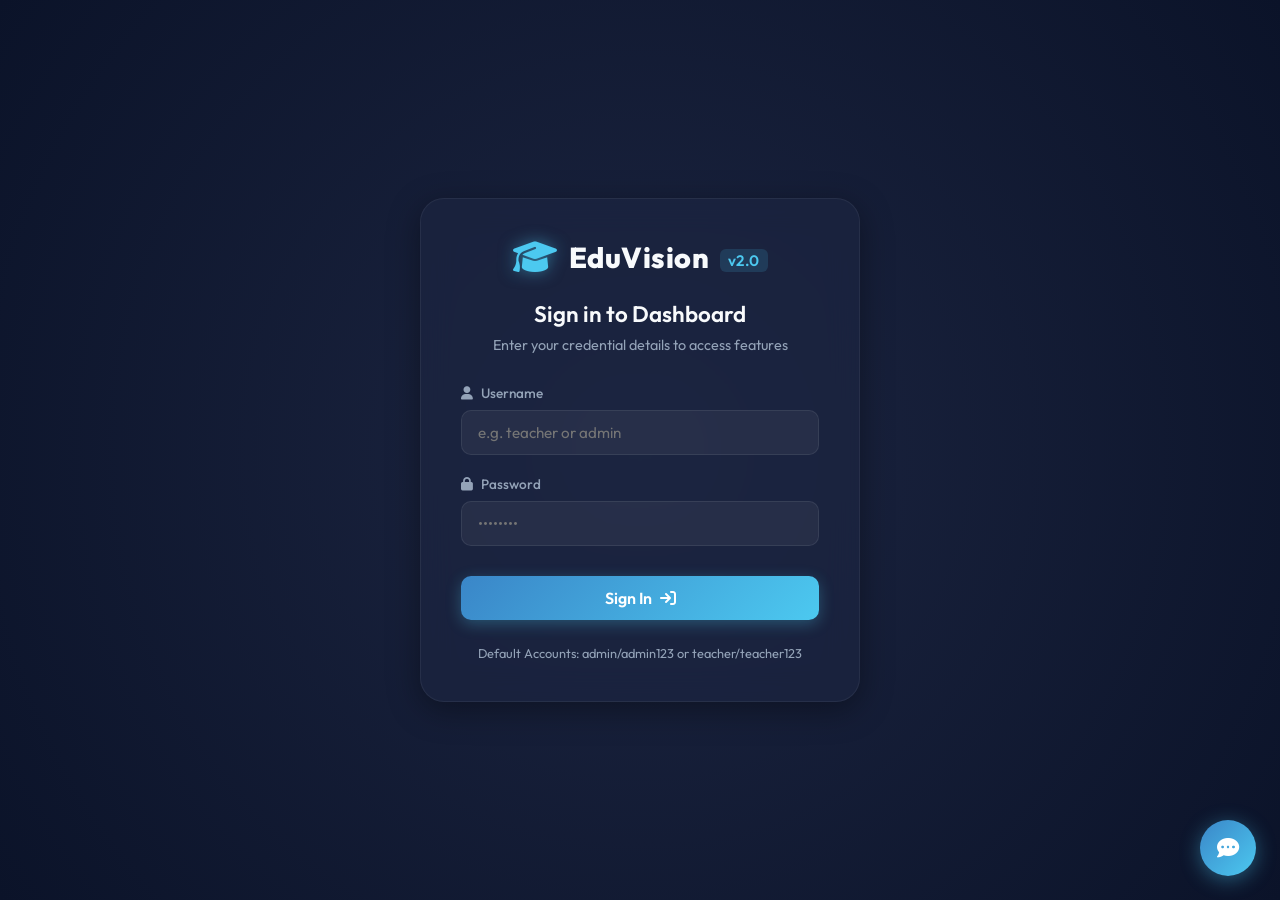
==== commit 9a9ad66f: "feat: implement LangChain SQL agent with Redis-backed chat memory and automated LLM provider switchi" ====
--- a/static/index.html
+++ b/static/index.html
@@ -12,6 +12,8 @@
          "Use Vanilla CSS for maximum flexibility and control. Avoid using TailwindCSS unless the USER explicitly requests it."
          So we will use a custom stylesheet style.css for max flexibility and ultimate design control. -->
     <link rel="stylesheet" href="style.css">
+    <!-- Chart.js -->
+    <script src="https://cdn.jsdelivr.net/npm/chart.js"></script>
 </head>
 <body>
 
@@ -66,8 +68,14 @@
                 <button class="nav-item admin-only" data-target="manage-tab">
                     <i class="fa-solid fa-users-gear"></i> <span>Manage Students</span>
                 </button>
+                <button class="nav-item admin-only" data-target="cameras-tab">
+                    <i class="fa-solid fa-camera"></i> <span>Manage Cameras</span>
+                </button>
                 <button class="nav-item" data-target="logs-tab">
                     <i class="fa-solid fa-clock-rotate-left"></i> <span>Logs & Reports</span>
+                </button>
+                <button class="nav-item" data-target="analytics-tab">
+                    <i class="fa-solid fa-chart-line"></i> <span>Analytics</span>
                 </button>
             </nav>
 
@@ -269,17 +277,70 @@
                                 <div class="face-guideline"></div>
                             </div>
                             
-                            <div class="capture-controls">
-                                <button type="button" id="btn-capture" class="btn-secondary">
+                            <div class="capture-controls" style="display: flex; gap: 10px; flex-wrap: wrap;">
+                                <button type="button" id="btn-capture" class="btn-secondary" style="flex: 1; min-width: 120px;">
                                     <i class="fa-solid fa-aperture"></i> Capture Photo
                                 </button>
-                                <button type="button" id="btn-retake" class="btn-secondary hide">
+                                <button type="button" id="btn-retake" class="btn-secondary hide" style="flex: 1; min-width: 120px;">
                                     <i class="fa-solid fa-rotate-left"></i> Retake Photo
                                 </button>
+                                <button type="button" class="btn-secondary" id="btn-upload-trigger" style="flex: 1; min-width: 120px;">
+                                    <i class="fa-solid fa-upload"></i> Upload Photo
+                                </button>
+                                <input type="file" id="enroll-file" accept="image/*" style="display: none;">
                             </div>
                             
                             <div id="quality-alert" class="alert-box hide">
                                 <span id="quality-msg">Checking face quality...</span>
+                            </div>
+                        </div>
+                    </div>
+                    
+                    <!-- Bulk Registration Operations -->
+                    <div class="bulk-import-section glass" style="margin-top: 25px; padding: 25px; border-radius: 16px;">
+                        <h3 style="margin-bottom: 12px; font-weight: 600; display: flex; align-items: center; gap: 8px;">
+                            <i class="fa-solid fa-file-import"></i> Bulk Registration
+                        </h3>
+                        <p style="font-size: 0.85rem; color: var(--text-secondary); margin-bottom: 20px;">
+                            Upload CSV files to register multiple students or subjects at once. 
+                            Students registered in bulk will not have face templates initially; these can be added later by editing their profiles.
+                        </p>
+                        
+                        <div class="bulk-grid" style="display: grid; grid-template-columns: repeat(auto-fit, minmax(300px, 1fr)); gap: 20px;">
+                            <!-- Bulk Students -->
+                            <div class="bulk-card glass" style="padding: 20px; border-radius: 12px; background: rgba(255,255,255,0.02);">
+                                <h4 style="margin-bottom: 10px; font-weight: 600;"><i class="fa-solid fa-users"></i> Import Students</h4>
+                                <p style="font-size: 0.8rem; color: var(--text-secondary); margin-bottom: 15px;">
+                                    CSV template format: <code>prn, class_id, roll_no, name, email</code>
+                                </p>
+                                <div style="display: flex; gap: 10px; flex-wrap: wrap;">
+                                    <button type="button" class="btn-secondary btn-sm" id="btn-download-student-template" style="padding: 8px 14px; font-size: 0.8rem;">
+                                        <i class="fa-solid fa-download"></i> Template
+                                    </button>
+                                    <button type="button" class="btn-primary btn-sm" id="btn-import-students-trigger" style="padding: 8px 14px; font-size: 0.8rem;">
+                                        <i class="fa-solid fa-file-csv"></i> Select CSV & Import
+                                    </button>
+                                    <input type="file" id="import-students-file" accept=".csv" style="display: none;">
+                                </div>
+                                <div id="import-students-status" class="error-msg hide" style="margin-top: 15px; padding: 10px;"></div>
+                            </div>
+                            
+                            <!-- Bulk Subjects -->
+                            <div class="bulk-card glass" style="padding: 20px; border-radius: 12px; background: rgba(255,255,255,0.02);">
+                                <h4 style="margin-bottom: 10px; font-weight: 600;"><i class="fa-solid fa-book"></i> Import Subjects</h4>
+                                <p style="font-size: 0.8rem; color: var(--text-secondary); margin-bottom: 15px;">
+                                    CSV template format: <code>subject_code, subject_name, class_id, semester</code>
+                                </p>
+                                <div style="display: flex; gap: 10px; flex-wrap: wrap;">
+                                    <button type="button" class="btn-secondary btn-sm" id="btn-download-subject-template" style="padding: 8px 14px; font-size: 0.8rem;">
+                                        <i class="fa-solid fa-download"></i> Template
+                                    </button>
+                                    <button type="button" class="btn-primary btn-sm" id="btn-import-subjects-trigger" style="padding: 8px 14px; font-size: 0.8rem;">
+                                        <i class="fa-solid fa-file-csv"></i> Select CSV & Import
+                                    </button>
+                                    <input type="file" id="import-subjects-file" accept=".csv" style="display: none;">
+                                </div>
+                                <div id="import-subjects-status" class="error-msg hide" style="margin-top: 15px; padding: 10px;"></div>
                             </div>
                         </div>
                     </div>
@@ -369,7 +430,95 @@
                     </div>
                 </div>
 
-            </div>
+                <!-- TAB: ANALYTICS -->
+                <div id="analytics-tab" class="tab-pane">
+                    <div class="analytics-container glass" style="padding: 25px; display: flex; flex-direction: column; gap: 20px; height: 100%; overflow-y: auto;">
+                        <div class="analytics-header" style="border-bottom: 1px solid var(--border-color); padding-bottom: 15px; margin-bottom: 10px;">
+                            <h3 style="font-size: 1.25rem; font-weight: 700;"><i class="fa-solid fa-chart-pie"></i> Attendance Analytics</h3>
+                            <p class="subtitle" style="font-size: 0.85rem; color: var(--text-secondary); margin-top: 4px;">Visual trends, performance metrics and classroom insights</p>
+                        </div>
+                        <div class="charts-grid" style="display: grid; grid-template-columns: repeat(auto-fit, minmax(450px, 1fr)); gap: 25px;">
+                            <div class="chart-card glass" style="padding: 20px; border-radius: 12px; background: rgba(255, 255, 255, 0.03);">
+                                <h4 style="margin-bottom: 15px; font-weight: 600;"><i class="fa-solid fa-chart-bar"></i> Class-wise Average Attendance</h4>
+                                <div style="position: relative; height: 320px;">
+                                    <canvas id="classAttendanceChart"></canvas>
+                                </div>
+                            </div>
+                            <div class="chart-card glass" style="padding: 20px; border-radius: 12px; background: rgba(255, 255, 255, 0.03);">
+                                <h4 style="margin-bottom: 15px; font-weight: 600;"><i class="fa-solid fa-chart-line"></i> Attendance Rates Over Time</h4>
+                                <div style="position: relative; height: 320px;">
+                                    <canvas id="attendanceTrendChart"></canvas>
+                                </div>
+                            </div>
+                        </div>
+                    </div>
+                </div>
+
+                <!-- TAB: MANAGE CAMERAS (ADMIN ONLY) -->
+                <div id="cameras-tab" class="tab-pane">
+                    <div class="cameras-layout-container" style="display: grid; grid-template-columns: 320px 1fr; gap: 20px; height: 100%; overflow: hidden; padding: 10px;">
+                        <!-- Left Side: Camera Form -->
+                        <div class="camera-form-card glass" style="padding: 20px; display: flex; flex-direction: column; overflow-y: auto;">
+                            <h3 id="camera-form-title" style="font-size: 1.15rem; font-weight: 600; margin-bottom: 20px; display: flex; align-items: center; gap: 8px;">
+                                <i class="fa-solid fa-circle-plus"></i> Add New Camera
+                            </h3>
+                            <form id="camera-form" style="display: flex; flex-direction: column; gap: 15px;">
+                                <input type="hidden" id="camera-id" value="">
+                                <div class="input-group">
+                                    <label for="camera-name-input">Camera Location / Name</label>
+                                    <input type="text" id="camera-name-input" placeholder="e.g. Entrance Main Door" required class="glass-input">
+                                </div>
+                                <div class="input-group">
+                                    <label for="camera-rtsp-input">RTSP Connection URL</label>
+                                    <input type="text" id="camera-rtsp-input" placeholder="e.g. rtsp://192.168.1.100/live" required class="glass-input">
+                                </div>
+                                <div class="input-group">
+                                    <label for="camera-direction-select">Assigned Direction</label>
+                                    <select id="camera-direction-select" class="glass-select" style="width: 100%;" required>
+                                        <option value="BOTH">BOTH (Entry & Exit)</option>
+                                        <option value="IN">IN (Entry gate)</option>
+                                        <option value="OUT">OUT (Exit gate)</option>
+                                    </select>
+                                </div>
+                                <div style="display: flex; gap: 10px; margin-top: 10px;">
+                                    <button type="button" id="btn-camera-cancel" class="btn-secondary hide" style="flex: 1; padding: 10px; font-size: 0.9rem;">
+                                        Cancel
+                                    </button>
+                                    <button type="submit" id="btn-camera-submit" class="btn-primary" style="flex: 2; padding: 10px; font-size: 0.9rem;">
+                                        Save Camera
+                                    </button>
+                                </div>
+                            </form>
+                            <div id="camera-status-msg" class="error-msg hide" style="margin-top: 15px; padding: 10px;"></div>
+                        </div>
+                        <!-- Right Side: Camera List Table -->
+                        <div class="camera-list-card glass" style="padding: 20px; display: flex; flex-direction: column; overflow: hidden; height: 100%;">
+                            <h3 style="font-size: 1.15rem; font-weight: 600; margin-bottom: 20px; display: flex; align-items: center; gap: 8px; border-bottom: 1px solid var(--border-color); padding-bottom: 10px;">
+                                <i class="fa-solid fa-video"></i> Configured CCTV Camera Sources
+                            </h3>
+                            <div class="report-table-wrapper" style="flex-grow: 1; overflow-y: auto; border: 1px solid var(--border-color); border-radius: 12px;">
+                                <table class="report-table" id="camera-table">
+                                    <thead>
+                                        <tr>
+                                            <th>Camera ID</th>
+                                            <th>Name / Location</th>
+                                            <th>RTSP Connection URL</th>
+                                            <th>Direction</th>
+                                            <th>Actions</th>
+                                        </tr>
+                                    </thead>
+                                    <tbody id="camera-list-body">
+                                        <tr>
+                                            <td colspan="5" class="center">Loading CCTV cameras directory...</td>
+                                        </tr>
+                                    </tbody>
+                                </table>
+                            </div>
+                        </div>
+                    </div>
+                </div>
+ 
+             </div>
         </main>
     </div>
 
@@ -463,9 +612,9 @@
                                     <p>No new photo captured</p>
                                 </div>
                             </div>
-                            <div class="capture-btn-group">
+                            <div class="capture-btn-group" style="display: flex; gap: 6px; flex-wrap: wrap; margin-top: 10px;">
                                 <button type="button" id="btn-edit-activate-cam" class="btn-secondary btn-sm">
-                                    <i class="fa-solid fa-camera"></i> Open Camera
+                                    <i class="fa-solid fa-camera"></i> Camera
                                 </button>
                                 <button type="button" id="btn-edit-capture" class="btn-success btn-sm hide">
                                     <i class="fa-solid fa-aperture"></i> Capture
@@ -473,6 +622,10 @@
                                 <button type="button" id="btn-edit-retake" class="btn-secondary btn-sm hide">
                                     <i class="fa-solid fa-rotate-left"></i> Retake
                                 </button>
+                                <button type="button" class="btn-secondary btn-sm" id="btn-edit-upload-trigger">
+                                    <i class="fa-solid fa-upload"></i> Upload
+                                </button>
+                                <input type="file" id="edit-file" accept="image/*" style="display: none;">
                             </div>
                         </div>
                         <div id="edit-quality-alert" class="alert-box hide">
@@ -488,6 +641,48 @@
         </div>
     </div>
 
+    <!-- FLOATING CHATBOT WIDGET -->
+    <div class="ai-chat-widget">
+        <!-- Chat Panel -->
+        <div id="ai-chat-panel" class="chat-panel glass">
+            <div class="chat-header">
+                <h3><i class="fa-solid fa-robot"></i> EduVision AI Assistant</h3>
+                <div class="chat-actions">
+                    <button id="clear-chat-btn" title="Clear Conversation"><i class="fa-solid fa-trash-can"></i></button>
+                    <button id="close-chat-btn" title="Close Panel"><i class="fa-solid fa-xmark"></i></button>
+                </div>
+            </div>
+            <div class="chat-body" id="chat-messages">
+                <div class="chat-message assistant">
+                    <p>Hello! I am your smart attendance assistant. You can ask me questions about classes, subjects, students, cameras, or attendance records. E.g.,</p>
+                    <p><em>"Was Atharva present yesterday?"</em></p>
+                </div>
+            </div>
+            <!-- Quick suggestions chips -->
+            <div class="chat-suggestions">
+                <span class="suggestion-chip" data-query="Was Atharva present yesterday?">Was Atharva present?</span>
+                <span class="suggestion-chip" data-query="Who was absent today?">Who was absent today?</span>
+                <span class="suggestion-chip" data-query="List all students in COMP 1 class">List students in COMP 1</span>
+                <span class="suggestion-chip" data-query="List all cameras">List cameras</span>
+            </div>
+            <!-- Message Input form -->
+            <form id="chat-input-form" class="chat-footer">
+                <div class="chat-input-wrapper">
+                    <input type="text" id="chat-user-input" placeholder="Ask a question..." required autocomplete="off">
+                </div>
+                <button type="submit" class="chat-send-btn" id="chat-send-btn" title="Send Message">
+                    <i class="fa-solid fa-paper-plane"></i>
+                </button>
+            </form>
+        </div>
+        
+        <!-- Toggle Bubble Button -->
+        <button id="chat-toggle-btn" class="chat-toggle-btn" title="Open AI Assistant">
+            <i class="fa-solid fa-comment-dots"></i>
+        </button>
+    </div>
+
     <script src="app.js"></script>
+    <script src="chat.js"></script>
 </body>
 </html>
--- a/static/style.css
+++ b/static/style.css
@@ -1169,4 +1169,330 @@
     font-weight: 600;
 }
 
-
+/* =========================================================================
+   CONVERSATIONAL AI CHAT ASSISTANT STYLING
+   ========================================================================= */
+.ai-chat-widget {
+    position: fixed !important;
+    bottom: 24px !important;
+    right: 24px !important;
+    z-index: 99999 !important;
+    display: flex !important;
+    flex-direction: column !important;
+    align-items: flex-end !important;
+}
+
+.chat-toggle-btn {
+    width: 56px !important;
+    height: 56px !important;
+    border-radius: 50% !important;
+    background: linear-gradient(135deg, #3a86c8, #4cc9f0) !important;
+    box-shadow: 0 4px 20px rgba(76, 201, 240, 0.4) !important;
+    color: white !important;
+    font-size: 1.4rem !important;
+    display: flex !important;
+    align-items: center !important;
+    justify-content: center !important;
+    border: none !important;
+    cursor: pointer !important;
+    transition: all 0.3s cubic-bezier(0.4, 0, 0.2, 1) !important;
+}
+
+.chat-toggle-btn:hover {
+    transform: scale(1.1) rotate(5deg) !important;
+    box-shadow: 0 6px 24px rgba(76, 201, 240, 0.6) !important;
+}
+
+.chat-panel {
+    width: 400px;
+    height: 550px;
+    margin-bottom: 16px;
+    display: flex;
+    flex-direction: column;
+    overflow: hidden;
+    transform: scale(0.9);
+    opacity: 0;
+    pointer-events: none;
+    transform-origin: bottom right;
+    transition: all 0.3s cubic-bezier(0.4, 0, 0.2, 1);
+    background: rgba(28, 37, 65, 0.85) !important;
+    backdrop-filter: blur(20px) !important;
+    -webkit-backdrop-filter: blur(20px) !important;
+    border: 1px solid rgba(255, 255, 255, 0.1) !important;
+    box-shadow: 0 12px 40px rgba(0, 0, 0, 0.5) !important;
+}
+
+.chat-panel.active {
+    transform: scale(1);
+    opacity: 1;
+    pointer-events: auto;
+}
+
+.chat-header {
+    padding: 16px;
+    background: rgba(11, 19, 41, 0.7);
+    border-bottom: 1px solid rgba(255, 255, 255, 0.08);
+    display: flex;
+    justify-content: space-between;
+    align-items: center;
+}
+
+.chat-header h3 {
+    margin: 0;
+    font-size: 1.05rem;
+    display: flex;
+    align-items: center;
+    gap: 8px;
+    color: var(--text-primary);
+    font-weight: 600;
+}
+
+.chat-header h3 i {
+    color: #4cc9f0;
+}
+
+.chat-header .chat-actions {
+    display: flex;
+    gap: 6px;
+}
+
+.chat-header button {
+    background: transparent;
+    border: none;
+    color: var(--text-secondary);
+    padding: 6px;
+    font-size: 0.95rem;
+    border-radius: 6px;
+    transition: all 0.2s;
+    width: 32px;
+    height: 32px;
+    display: flex;
+    align-items: center;
+    justify-content: center;
+}
+
+.chat-header button:hover {
+    color: var(--text-primary);
+    background: rgba(255, 255, 255, 0.08);
+    transform: translateY(0);
+}
+
+.chat-body {
+    flex: 1;
+    padding: 16px;
+    overflow-y: auto;
+    display: flex;
+    flex-direction: column;
+    gap: 12px;
+    background: rgba(11, 19, 41, 0.45);
+}
+
+/* Custom Scrollbar for Chat Messages */
+.chat-body::-webkit-scrollbar {
+    width: 6px;
+}
+
+.chat-body::-webkit-scrollbar-track {
+    background: rgba(0, 0, 0, 0.1);
+}
+
+.chat-body::-webkit-scrollbar-thumb {
+    background: rgba(255, 255, 255, 0.1);
+    border-radius: 3px;
+}
+
+.chat-body::-webkit-scrollbar-thumb:hover {
+    background: rgba(255, 255, 255, 0.25);
+}
+
+.chat-message {
+    max-width: 85%;
+    padding: 10px 14px;
+    border-radius: 12px;
+    line-height: 1.45;
+    font-size: 0.9rem;
+    word-wrap: break-word;
+    animation: message-fade-in 0.25s cubic-bezier(0.4, 0, 0.2, 1);
+}
+
+@keyframes message-fade-in {
+    from { opacity: 0; transform: translateY(8px); }
+    to { opacity: 1; transform: translateY(0); }
+}
+
+.chat-message.user {
+    align-self: flex-end;
+    background: linear-gradient(135deg, #3a86c8, #2a6699);
+    color: white;
+    border-bottom-right-radius: 2px;
+    box-shadow: 0 2px 10px rgba(58, 134, 200, 0.25);
+}
+
+.chat-message.assistant {
+    align-self: flex-start;
+    background: rgba(28, 37, 65, 0.9);
+    color: var(--text-primary);
+    border: 1px solid rgba(255, 255, 255, 0.06);
+    border-bottom-left-radius: 2px;
+    box-shadow: 0 2px 10px rgba(0, 0, 0, 0.15);
+}
+
+.chat-message.system {
+    align-self: center;
+    background: rgba(245, 158, 11, 0.1);
+    color: var(--warning);
+    border: 1px solid rgba(245, 158, 11, 0.25);
+    font-size: 0.8rem;
+    text-align: center;
+    border-radius: 8px;
+    padding: 6px 12px;
+}
+
+.chat-message p {
+    margin-bottom: 6px;
+}
+.chat-message p:last-child {
+    margin-bottom: 0;
+}
+
+.chat-message em {
+    color: #4cc9f0;
+    font-style: normal;
+}
+
+.chat-message table {
+    width: 100%;
+    border-collapse: collapse;
+    margin: 10px 0;
+    font-size: 0.82rem;
+    background: rgba(11, 19, 41, 0.4);
+    border-radius: 6px;
+    overflow: hidden;
+}
+
+.chat-message th, .chat-message td {
+    border: 1px solid rgba(255, 255, 255, 0.08);
+    padding: 8px 10px;
+    text-align: left;
+}
+
+.chat-message th {
+    background: rgba(255, 255, 255, 0.06);
+    color: #4cc9f0;
+    font-weight: 600;
+}
+
+.chat-message tr:nth-child(even) {
+    background: rgba(255, 255, 255, 0.02);
+}
+
+.chat-suggestions {
+    display: flex;
+    flex-wrap: wrap;
+    gap: 6px;
+    padding: 10px 14px;
+    background: rgba(11, 19, 41, 0.25);
+    border-top: 1px solid rgba(255, 255, 255, 0.06);
+}
+
+.suggestion-chip {
+    background: rgba(58, 134, 200, 0.12);
+    border: 1px solid rgba(58, 134, 200, 0.25);
+    color: #4cc9f0;
+    padding: 5px 10px;
+    border-radius: 12px;
+    font-size: 0.78rem;
+    cursor: pointer;
+    transition: all 0.2s ease;
+}
+
+.suggestion-chip:hover {
+    background: rgba(58, 134, 200, 0.25);
+    border-color: #4cc9f0;
+    transform: translateY(-1px);
+}
+
+.chat-footer {
+    padding: 12px 14px;
+    background: rgba(11, 19, 41, 0.7);
+    border-top: 1px solid rgba(255, 255, 255, 0.08);
+    display: flex;
+    gap: 8px;
+    align-items: center;
+}
+
+.chat-input-wrapper {
+    flex: 1;
+    position: relative;
+}
+
+.chat-input-wrapper input {
+    width: 100%;
+    padding: 10px 14px;
+    border-radius: 8px;
+    border: 1px solid rgba(255, 255, 255, 0.1);
+    background: rgba(11, 19, 41, 0.6);
+    color: var(--text-primary);
+    font-size: 0.88rem;
+    outline: none;
+    transition: all 0.3s;
+}
+
+.chat-input-wrapper input:focus {
+    border-color: #3a86c8;
+    box-shadow: 0 0 8px rgba(58, 134, 200, 0.3);
+}
+
+.chat-send-btn {
+    background: linear-gradient(135deg, #3a86c8, #2d72b0);
+    color: white;
+    border: none;
+    width: 38px;
+    height: 38px;
+    border-radius: 8px;
+    display: flex;
+    align-items: center;
+    justify-content: center;
+    cursor: pointer;
+    font-size: 0.95rem;
+    transition: all 0.2s;
+    box-shadow: 0 2px 8px rgba(58, 134, 200, 0.25);
+}
+
+.chat-send-btn:hover {
+    background: linear-gradient(135deg, #4895ef, #3a86c8);
+    transform: translateY(-1px);
+    box-shadow: 0 4px 12px rgba(58, 134, 200, 0.4);
+}
+
+/* Typing Indicator Animation */
+.typing-indicator {
+    display: flex;
+    gap: 5px;
+    padding: 6px 10px;
+    align-items: center;
+    height: 24px;
+    background: rgba(28, 37, 65, 0.9);
+    border: 1px solid rgba(255, 255, 255, 0.06);
+    border-radius: 12px;
+    align-self: flex-start;
+}
+
+.typing-dot {
+    width: 6px;
+    height: 6px;
+    background: #4cc9f0;
+    border-radius: 50%;
+    animation: typing-bounce 1.4s infinite ease-in-out both;
+}
+
+.typing-dot:nth-child(1) { animation-delay: -0.32s; }
+.typing-dot:nth-child(2) { animation-delay: -0.16s; }
+
+@keyframes typing-bounce {
+    0%, 80%, 100% { transform: scale(0.6); opacity: 0.5; }
+    40% { transform: scale(1.1); opacity: 1; }
+}
+
+
+
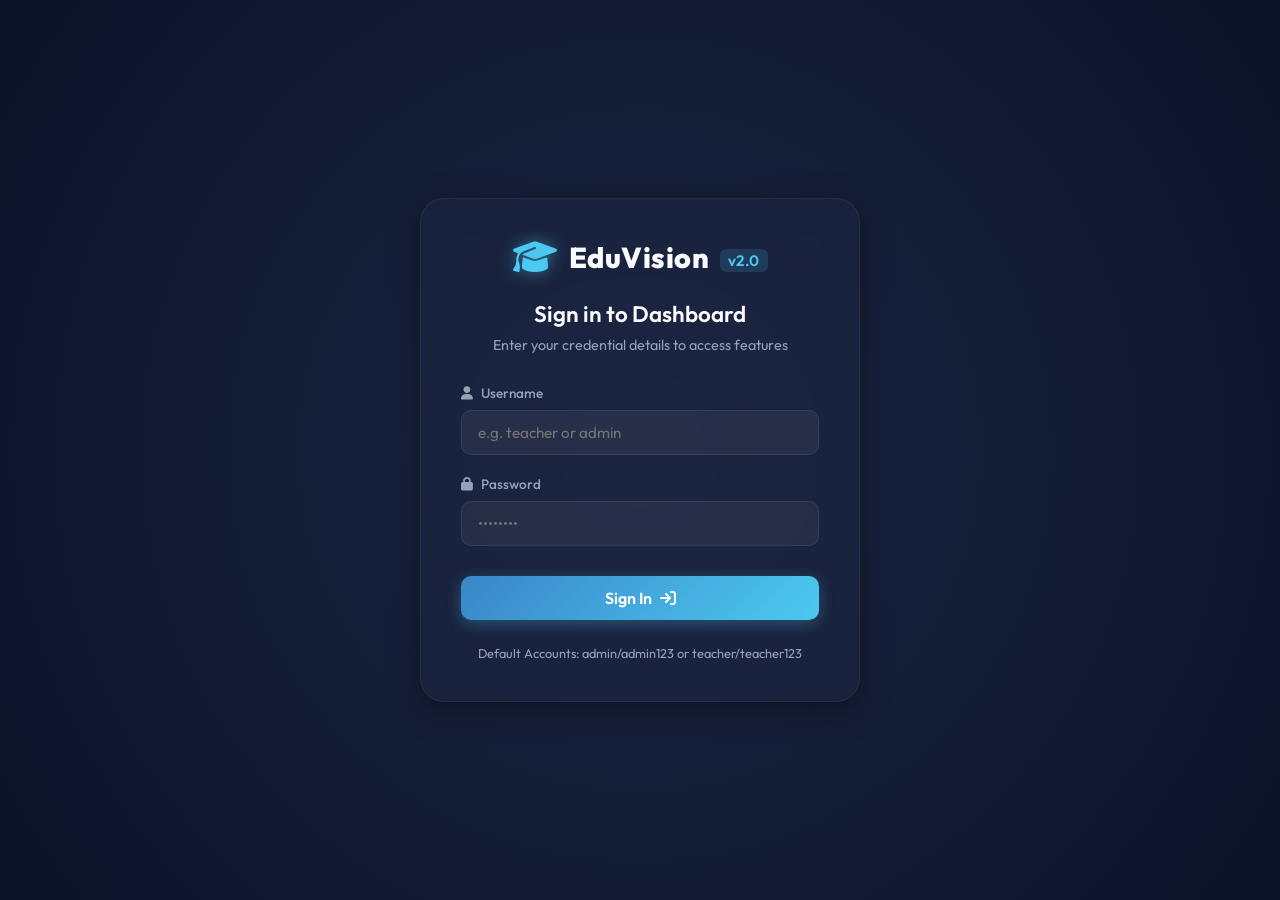
==== commit 6ec1a318: "Revert "feat: implement LangChain SQL agent with Redis-backed chat memory and…"" ====
--- a/static/index.html
+++ b/static/index.html
@@ -12,8 +12,6 @@
          "Use Vanilla CSS for maximum flexibility and control. Avoid using TailwindCSS unless the USER explicitly requests it."
          So we will use a custom stylesheet style.css for max flexibility and ultimate design control. -->
     <link rel="stylesheet" href="style.css">
-    <!-- Chart.js -->
-    <script src="https://cdn.jsdelivr.net/npm/chart.js"></script>
 </head>
 <body>
 
@@ -68,14 +66,8 @@
                 <button class="nav-item admin-only" data-target="manage-tab">
                     <i class="fa-solid fa-users-gear"></i> <span>Manage Students</span>
                 </button>
-                <button class="nav-item admin-only" data-target="cameras-tab">
-                    <i class="fa-solid fa-camera"></i> <span>Manage Cameras</span>
-                </button>
                 <button class="nav-item" data-target="logs-tab">
                     <i class="fa-solid fa-clock-rotate-left"></i> <span>Logs & Reports</span>
-                </button>
-                <button class="nav-item" data-target="analytics-tab">
-                    <i class="fa-solid fa-chart-line"></i> <span>Analytics</span>
                 </button>
             </nav>
 
@@ -277,70 +269,17 @@
                                 <div class="face-guideline"></div>
                             </div>
                             
-                            <div class="capture-controls" style="display: flex; gap: 10px; flex-wrap: wrap;">
-                                <button type="button" id="btn-capture" class="btn-secondary" style="flex: 1; min-width: 120px;">
+                            <div class="capture-controls">
+                                <button type="button" id="btn-capture" class="btn-secondary">
                                     <i class="fa-solid fa-aperture"></i> Capture Photo
                                 </button>
-                                <button type="button" id="btn-retake" class="btn-secondary hide" style="flex: 1; min-width: 120px;">
+                                <button type="button" id="btn-retake" class="btn-secondary hide">
                                     <i class="fa-solid fa-rotate-left"></i> Retake Photo
                                 </button>
-                                <button type="button" class="btn-secondary" id="btn-upload-trigger" style="flex: 1; min-width: 120px;">
-                                    <i class="fa-solid fa-upload"></i> Upload Photo
-                                </button>
-                                <input type="file" id="enroll-file" accept="image/*" style="display: none;">
                             </div>
                             
                             <div id="quality-alert" class="alert-box hide">
                                 <span id="quality-msg">Checking face quality...</span>
-                            </div>
-                        </div>
-                    </div>
-                    
-                    <!-- Bulk Registration Operations -->
-                    <div class="bulk-import-section glass" style="margin-top: 25px; padding: 25px; border-radius: 16px;">
-                        <h3 style="margin-bottom: 12px; font-weight: 600; display: flex; align-items: center; gap: 8px;">
-                            <i class="fa-solid fa-file-import"></i> Bulk Registration
-                        </h3>
-                        <p style="font-size: 0.85rem; color: var(--text-secondary); margin-bottom: 20px;">
-                            Upload CSV files to register multiple students or subjects at once. 
-                            Students registered in bulk will not have face templates initially; these can be added later by editing their profiles.
-                        </p>
-                        
-                        <div class="bulk-grid" style="display: grid; grid-template-columns: repeat(auto-fit, minmax(300px, 1fr)); gap: 20px;">
-                            <!-- Bulk Students -->
-                            <div class="bulk-card glass" style="padding: 20px; border-radius: 12px; background: rgba(255,255,255,0.02);">
-                                <h4 style="margin-bottom: 10px; font-weight: 600;"><i class="fa-solid fa-users"></i> Import Students</h4>
-                                <p style="font-size: 0.8rem; color: var(--text-secondary); margin-bottom: 15px;">
-                                    CSV template format: <code>prn, class_id, roll_no, name, email</code>
-                                </p>
-                                <div style="display: flex; gap: 10px; flex-wrap: wrap;">
-                                    <button type="button" class="btn-secondary btn-sm" id="btn-download-student-template" style="padding: 8px 14px; font-size: 0.8rem;">
-                                        <i class="fa-solid fa-download"></i> Template
-                                    </button>
-                                    <button type="button" class="btn-primary btn-sm" id="btn-import-students-trigger" style="padding: 8px 14px; font-size: 0.8rem;">
-                                        <i class="fa-solid fa-file-csv"></i> Select CSV & Import
-                                    </button>
-                                    <input type="file" id="import-students-file" accept=".csv" style="display: none;">
-                                </div>
-                                <div id="import-students-status" class="error-msg hide" style="margin-top: 15px; padding: 10px;"></div>
-                            </div>
-                            
-                            <!-- Bulk Subjects -->
-                            <div class="bulk-card glass" style="padding: 20px; border-radius: 12px; background: rgba(255,255,255,0.02);">
-                                <h4 style="margin-bottom: 10px; font-weight: 600;"><i class="fa-solid fa-book"></i> Import Subjects</h4>
-                                <p style="font-size: 0.8rem; color: var(--text-secondary); margin-bottom: 15px;">
-                                    CSV template format: <code>subject_code, subject_name, class_id, semester</code>
-                                </p>
-                                <div style="display: flex; gap: 10px; flex-wrap: wrap;">
-                                    <button type="button" class="btn-secondary btn-sm" id="btn-download-subject-template" style="padding: 8px 14px; font-size: 0.8rem;">
-                                        <i class="fa-solid fa-download"></i> Template
-                                    </button>
-                                    <button type="button" class="btn-primary btn-sm" id="btn-import-subjects-trigger" style="padding: 8px 14px; font-size: 0.8rem;">
-                                        <i class="fa-solid fa-file-csv"></i> Select CSV & Import
-                                    </button>
-                                    <input type="file" id="import-subjects-file" accept=".csv" style="display: none;">
-                                </div>
-                                <div id="import-subjects-status" class="error-msg hide" style="margin-top: 15px; padding: 10px;"></div>
                             </div>
                         </div>
                     </div>
@@ -430,95 +369,7 @@
                     </div>
                 </div>
 
-                <!-- TAB: ANALYTICS -->
-                <div id="analytics-tab" class="tab-pane">
-                    <div class="analytics-container glass" style="padding: 25px; display: flex; flex-direction: column; gap: 20px; height: 100%; overflow-y: auto;">
-                        <div class="analytics-header" style="border-bottom: 1px solid var(--border-color); padding-bottom: 15px; margin-bottom: 10px;">
-                            <h3 style="font-size: 1.25rem; font-weight: 700;"><i class="fa-solid fa-chart-pie"></i> Attendance Analytics</h3>
-                            <p class="subtitle" style="font-size: 0.85rem; color: var(--text-secondary); margin-top: 4px;">Visual trends, performance metrics and classroom insights</p>
-                        </div>
-                        <div class="charts-grid" style="display: grid; grid-template-columns: repeat(auto-fit, minmax(450px, 1fr)); gap: 25px;">
-                            <div class="chart-card glass" style="padding: 20px; border-radius: 12px; background: rgba(255, 255, 255, 0.03);">
-                                <h4 style="margin-bottom: 15px; font-weight: 600;"><i class="fa-solid fa-chart-bar"></i> Class-wise Average Attendance</h4>
-                                <div style="position: relative; height: 320px;">
-                                    <canvas id="classAttendanceChart"></canvas>
-                                </div>
-                            </div>
-                            <div class="chart-card glass" style="padding: 20px; border-radius: 12px; background: rgba(255, 255, 255, 0.03);">
-                                <h4 style="margin-bottom: 15px; font-weight: 600;"><i class="fa-solid fa-chart-line"></i> Attendance Rates Over Time</h4>
-                                <div style="position: relative; height: 320px;">
-                                    <canvas id="attendanceTrendChart"></canvas>
-                                </div>
-                            </div>
-                        </div>
-                    </div>
-                </div>
-
-                <!-- TAB: MANAGE CAMERAS (ADMIN ONLY) -->
-                <div id="cameras-tab" class="tab-pane">
-                    <div class="cameras-layout-container" style="display: grid; grid-template-columns: 320px 1fr; gap: 20px; height: 100%; overflow: hidden; padding: 10px;">
-                        <!-- Left Side: Camera Form -->
-                        <div class="camera-form-card glass" style="padding: 20px; display: flex; flex-direction: column; overflow-y: auto;">
-                            <h3 id="camera-form-title" style="font-size: 1.15rem; font-weight: 600; margin-bottom: 20px; display: flex; align-items: center; gap: 8px;">
-                                <i class="fa-solid fa-circle-plus"></i> Add New Camera
-                            </h3>
-                            <form id="camera-form" style="display: flex; flex-direction: column; gap: 15px;">
-                                <input type="hidden" id="camera-id" value="">
-                                <div class="input-group">
-                                    <label for="camera-name-input">Camera Location / Name</label>
-                                    <input type="text" id="camera-name-input" placeholder="e.g. Entrance Main Door" required class="glass-input">
-                                </div>
-                                <div class="input-group">
-                                    <label for="camera-rtsp-input">RTSP Connection URL</label>
-                                    <input type="text" id="camera-rtsp-input" placeholder="e.g. rtsp://192.168.1.100/live" required class="glass-input">
-                                </div>
-                                <div class="input-group">
-                                    <label for="camera-direction-select">Assigned Direction</label>
-                                    <select id="camera-direction-select" class="glass-select" style="width: 100%;" required>
-                                        <option value="BOTH">BOTH (Entry & Exit)</option>
-                                        <option value="IN">IN (Entry gate)</option>
-                                        <option value="OUT">OUT (Exit gate)</option>
-                                    </select>
-                                </div>
-                                <div style="display: flex; gap: 10px; margin-top: 10px;">
-                                    <button type="button" id="btn-camera-cancel" class="btn-secondary hide" style="flex: 1; padding: 10px; font-size: 0.9rem;">
-                                        Cancel
-                                    </button>
-                                    <button type="submit" id="btn-camera-submit" class="btn-primary" style="flex: 2; padding: 10px; font-size: 0.9rem;">
-                                        Save Camera
-                                    </button>
-                                </div>
-                            </form>
-                            <div id="camera-status-msg" class="error-msg hide" style="margin-top: 15px; padding: 10px;"></div>
-                        </div>
-                        <!-- Right Side: Camera List Table -->
-                        <div class="camera-list-card glass" style="padding: 20px; display: flex; flex-direction: column; overflow: hidden; height: 100%;">
-                            <h3 style="font-size: 1.15rem; font-weight: 600; margin-bottom: 20px; display: flex; align-items: center; gap: 8px; border-bottom: 1px solid var(--border-color); padding-bottom: 10px;">
-                                <i class="fa-solid fa-video"></i> Configured CCTV Camera Sources
-                            </h3>
-                            <div class="report-table-wrapper" style="flex-grow: 1; overflow-y: auto; border: 1px solid var(--border-color); border-radius: 12px;">
-                                <table class="report-table" id="camera-table">
-                                    <thead>
-                                        <tr>
-                                            <th>Camera ID</th>
-                                            <th>Name / Location</th>
-                                            <th>RTSP Connection URL</th>
-                                            <th>Direction</th>
-                                            <th>Actions</th>
-                                        </tr>
-                                    </thead>
-                                    <tbody id="camera-list-body">
-                                        <tr>
-                                            <td colspan="5" class="center">Loading CCTV cameras directory...</td>
-                                        </tr>
-                                    </tbody>
-                                </table>
-                            </div>
-                        </div>
-                    </div>
-                </div>
- 
-             </div>
+            </div>
         </main>
     </div>
 
@@ -612,9 +463,9 @@
                                     <p>No new photo captured</p>
                                 </div>
                             </div>
-                            <div class="capture-btn-group" style="display: flex; gap: 6px; flex-wrap: wrap; margin-top: 10px;">
+                            <div class="capture-btn-group">
                                 <button type="button" id="btn-edit-activate-cam" class="btn-secondary btn-sm">
-                                    <i class="fa-solid fa-camera"></i> Camera
+                                    <i class="fa-solid fa-camera"></i> Open Camera
                                 </button>
                                 <button type="button" id="btn-edit-capture" class="btn-success btn-sm hide">
                                     <i class="fa-solid fa-aperture"></i> Capture
@@ -622,10 +473,6 @@
                                 <button type="button" id="btn-edit-retake" class="btn-secondary btn-sm hide">
                                     <i class="fa-solid fa-rotate-left"></i> Retake
                                 </button>
-                                <button type="button" class="btn-secondary btn-sm" id="btn-edit-upload-trigger">
-                                    <i class="fa-solid fa-upload"></i> Upload
-                                </button>
-                                <input type="file" id="edit-file" accept="image/*" style="display: none;">
                             </div>
                         </div>
                         <div id="edit-quality-alert" class="alert-box hide">
@@ -641,48 +488,6 @@
         </div>
     </div>
 
-    <!-- FLOATING CHATBOT WIDGET -->
-    <div class="ai-chat-widget">
-        <!-- Chat Panel -->
-        <div id="ai-chat-panel" class="chat-panel glass">
-            <div class="chat-header">
-                <h3><i class="fa-solid fa-robot"></i> EduVision AI Assistant</h3>
-                <div class="chat-actions">
-                    <button id="clear-chat-btn" title="Clear Conversation"><i class="fa-solid fa-trash-can"></i></button>
-                    <button id="close-chat-btn" title="Close Panel"><i class="fa-solid fa-xmark"></i></button>
-                </div>
-            </div>
-            <div class="chat-body" id="chat-messages">
-                <div class="chat-message assistant">
-                    <p>Hello! I am your smart attendance assistant. You can ask me questions about classes, subjects, students, cameras, or attendance records. E.g.,</p>
-                    <p><em>"Was Atharva present yesterday?"</em></p>
-                </div>
-            </div>
-            <!-- Quick suggestions chips -->
-            <div class="chat-suggestions">
-                <span class="suggestion-chip" data-query="Was Atharva present yesterday?">Was Atharva present?</span>
-                <span class="suggestion-chip" data-query="Who was absent today?">Who was absent today?</span>
-                <span class="suggestion-chip" data-query="List all students in COMP 1 class">List students in COMP 1</span>
-                <span class="suggestion-chip" data-query="List all cameras">List cameras</span>
-            </div>
-            <!-- Message Input form -->
-            <form id="chat-input-form" class="chat-footer">
-                <div class="chat-input-wrapper">
-                    <input type="text" id="chat-user-input" placeholder="Ask a question..." required autocomplete="off">
-                </div>
-                <button type="submit" class="chat-send-btn" id="chat-send-btn" title="Send Message">
-                    <i class="fa-solid fa-paper-plane"></i>
-                </button>
-            </form>
-        </div>
-        
-        <!-- Toggle Bubble Button -->
-        <button id="chat-toggle-btn" class="chat-toggle-btn" title="Open AI Assistant">
-            <i class="fa-solid fa-comment-dots"></i>
-        </button>
-    </div>
-
     <script src="app.js"></script>
-    <script src="chat.js"></script>
 </body>
 </html>
--- a/static/style.css
+++ b/static/style.css
@@ -1169,330 +1169,4 @@
     font-weight: 600;
 }
 
-/* =========================================================================
-   CONVERSATIONAL AI CHAT ASSISTANT STYLING
-   ========================================================================= */
-.ai-chat-widget {
-    position: fixed !important;
-    bottom: 24px !important;
-    right: 24px !important;
-    z-index: 99999 !important;
-    display: flex !important;
-    flex-direction: column !important;
-    align-items: flex-end !important;
-}
-
-.chat-toggle-btn {
-    width: 56px !important;
-    height: 56px !important;
-    border-radius: 50% !important;
-    background: linear-gradient(135deg, #3a86c8, #4cc9f0) !important;
-    box-shadow: 0 4px 20px rgba(76, 201, 240, 0.4) !important;
-    color: white !important;
-    font-size: 1.4rem !important;
-    display: flex !important;
-    align-items: center !important;
-    justify-content: center !important;
-    border: none !important;
-    cursor: pointer !important;
-    transition: all 0.3s cubic-bezier(0.4, 0, 0.2, 1) !important;
-}
-
-.chat-toggle-btn:hover {
-    transform: scale(1.1) rotate(5deg) !important;
-    box-shadow: 0 6px 24px rgba(76, 201, 240, 0.6) !important;
-}
-
-.chat-panel {
-    width: 400px;
-    height: 550px;
-    margin-bottom: 16px;
-    display: flex;
-    flex-direction: column;
-    overflow: hidden;
-    transform: scale(0.9);
-    opacity: 0;
-    pointer-events: none;
-    transform-origin: bottom right;
-    transition: all 0.3s cubic-bezier(0.4, 0, 0.2, 1);
-    background: rgba(28, 37, 65, 0.85) !important;
-    backdrop-filter: blur(20px) !important;
-    -webkit-backdrop-filter: blur(20px) !important;
-    border: 1px solid rgba(255, 255, 255, 0.1) !important;
-    box-shadow: 0 12px 40px rgba(0, 0, 0, 0.5) !important;
-}
-
-.chat-panel.active {
-    transform: scale(1);
-    opacity: 1;
-    pointer-events: auto;
-}
-
-.chat-header {
-    padding: 16px;
-    background: rgba(11, 19, 41, 0.7);
-    border-bottom: 1px solid rgba(255, 255, 255, 0.08);
-    display: flex;
-    justify-content: space-between;
-    align-items: center;
-}
-
-.chat-header h3 {
-    margin: 0;
-    font-size: 1.05rem;
-    display: flex;
-    align-items: center;
-    gap: 8px;
-    color: var(--text-primary);
-    font-weight: 600;
-}
-
-.chat-header h3 i {
-    color: #4cc9f0;
-}
-
-.chat-header .chat-actions {
-    display: flex;
-    gap: 6px;
-}
-
-.chat-header button {
-    background: transparent;
-    border: none;
-    color: var(--text-secondary);
-    padding: 6px;
-    font-size: 0.95rem;
-    border-radius: 6px;
-    transition: all 0.2s;
-    width: 32px;
-    height: 32px;
-    display: flex;
-    align-items: center;
-    justify-content: center;
-}
-
-.chat-header button:hover {
-    color: var(--text-primary);
-    background: rgba(255, 255, 255, 0.08);
-    transform: translateY(0);
-}
-
-.chat-body {
-    flex: 1;
-    padding: 16px;
-    overflow-y: auto;
-    display: flex;
-    flex-direction: column;
-    gap: 12px;
-    background: rgba(11, 19, 41, 0.45);
-}
-
-/* Custom Scrollbar for Chat Messages */
-.chat-body::-webkit-scrollbar {
-    width: 6px;
-}
-
-.chat-body::-webkit-scrollbar-track {
-    background: rgba(0, 0, 0, 0.1);
-}
-
-.chat-body::-webkit-scrollbar-thumb {
-    background: rgba(255, 255, 255, 0.1);
-    border-radius: 3px;
-}
-
-.chat-body::-webkit-scrollbar-thumb:hover {
-    background: rgba(255, 255, 255, 0.25);
-}
-
-.chat-message {
-    max-width: 85%;
-    padding: 10px 14px;
-    border-radius: 12px;
-    line-height: 1.45;
-    font-size: 0.9rem;
-    word-wrap: break-word;
-    animation: message-fade-in 0.25s cubic-bezier(0.4, 0, 0.2, 1);
-}
-
-@keyframes message-fade-in {
-    from { opacity: 0; transform: translateY(8px); }
-    to { opacity: 1; transform: translateY(0); }
-}
-
-.chat-message.user {
-    align-self: flex-end;
-    background: linear-gradient(135deg, #3a86c8, #2a6699);
-    color: white;
-    border-bottom-right-radius: 2px;
-    box-shadow: 0 2px 10px rgba(58, 134, 200, 0.25);
-}
-
-.chat-message.assistant {
-    align-self: flex-start;
-    background: rgba(28, 37, 65, 0.9);
-    color: var(--text-primary);
-    border: 1px solid rgba(255, 255, 255, 0.06);
-    border-bottom-left-radius: 2px;
-    box-shadow: 0 2px 10px rgba(0, 0, 0, 0.15);
-}
-
-.chat-message.system {
-    align-self: center;
-    background: rgba(245, 158, 11, 0.1);
-    color: var(--warning);
-    border: 1px solid rgba(245, 158, 11, 0.25);
-    font-size: 0.8rem;
-    text-align: center;
-    border-radius: 8px;
-    padding: 6px 12px;
-}
-
-.chat-message p {
-    margin-bottom: 6px;
-}
-.chat-message p:last-child {
-    margin-bottom: 0;
-}
-
-.chat-message em {
-    color: #4cc9f0;
-    font-style: normal;
-}
-
-.chat-message table {
-    width: 100%;
-    border-collapse: collapse;
-    margin: 10px 0;
-    font-size: 0.82rem;
-    background: rgba(11, 19, 41, 0.4);
-    border-radius: 6px;
-    overflow: hidden;
-}
-
-.chat-message th, .chat-message td {
-    border: 1px solid rgba(255, 255, 255, 0.08);
-    padding: 8px 10px;
-    text-align: left;
-}
-
-.chat-message th {
-    background: rgba(255, 255, 255, 0.06);
-    color: #4cc9f0;
-    font-weight: 600;
-}
-
-.chat-message tr:nth-child(even) {
-    background: rgba(255, 255, 255, 0.02);
-}
-
-.chat-suggestions {
-    display: flex;
-    flex-wrap: wrap;
-    gap: 6px;
-    padding: 10px 14px;
-    background: rgba(11, 19, 41, 0.25);
-    border-top: 1px solid rgba(255, 255, 255, 0.06);
-}
-
-.suggestion-chip {
-    background: rgba(58, 134, 200, 0.12);
-    border: 1px solid rgba(58, 134, 200, 0.25);
-    color: #4cc9f0;
-    padding: 5px 10px;
-    border-radius: 12px;
-    font-size: 0.78rem;
-    cursor: pointer;
-    transition: all 0.2s ease;
-}
-
-.suggestion-chip:hover {
-    background: rgba(58, 134, 200, 0.25);
-    border-color: #4cc9f0;
-    transform: translateY(-1px);
-}
-
-.chat-footer {
-    padding: 12px 14px;
-    background: rgba(11, 19, 41, 0.7);
-    border-top: 1px solid rgba(255, 255, 255, 0.08);
-    display: flex;
-    gap: 8px;
-    align-items: center;
-}
-
-.chat-input-wrapper {
-    flex: 1;
-    position: relative;
-}
-
-.chat-input-wrapper input {
-    width: 100%;
-    padding: 10px 14px;
-    border-radius: 8px;
-    border: 1px solid rgba(255, 255, 255, 0.1);
-    background: rgba(11, 19, 41, 0.6);
-    color: var(--text-primary);
-    font-size: 0.88rem;
-    outline: none;
-    transition: all 0.3s;
-}
-
-.chat-input-wrapper input:focus {
-    border-color: #3a86c8;
-    box-shadow: 0 0 8px rgba(58, 134, 200, 0.3);
-}
-
-.chat-send-btn {
-    background: linear-gradient(135deg, #3a86c8, #2d72b0);
-    color: white;
-    border: none;
-    width: 38px;
-    height: 38px;
-    border-radius: 8px;
-    display: flex;
-    align-items: center;
-    justify-content: center;
-    cursor: pointer;
-    font-size: 0.95rem;
-    transition: all 0.2s;
-    box-shadow: 0 2px 8px rgba(58, 134, 200, 0.25);
-}
-
-.chat-send-btn:hover {
-    background: linear-gradient(135deg, #4895ef, #3a86c8);
-    transform: translateY(-1px);
-    box-shadow: 0 4px 12px rgba(58, 134, 200, 0.4);
-}
-
-/* Typing Indicator Animation */
-.typing-indicator {
-    display: flex;
-    gap: 5px;
-    padding: 6px 10px;
-    align-items: center;
-    height: 24px;
-    background: rgba(28, 37, 65, 0.9);
-    border: 1px solid rgba(255, 255, 255, 0.06);
-    border-radius: 12px;
-    align-self: flex-start;
-}
-
-.typing-dot {
-    width: 6px;
-    height: 6px;
-    background: #4cc9f0;
-    border-radius: 50%;
-    animation: typing-bounce 1.4s infinite ease-in-out both;
-}
-
-.typing-dot:nth-child(1) { animation-delay: -0.32s; }
-.typing-dot:nth-child(2) { animation-delay: -0.16s; }
-
-@keyframes typing-bounce {
-    0%, 80%, 100% { transform: scale(0.6); opacity: 0.5; }
-    40% { transform: scale(1.1); opacity: 1; }
-}
-
-
-
+
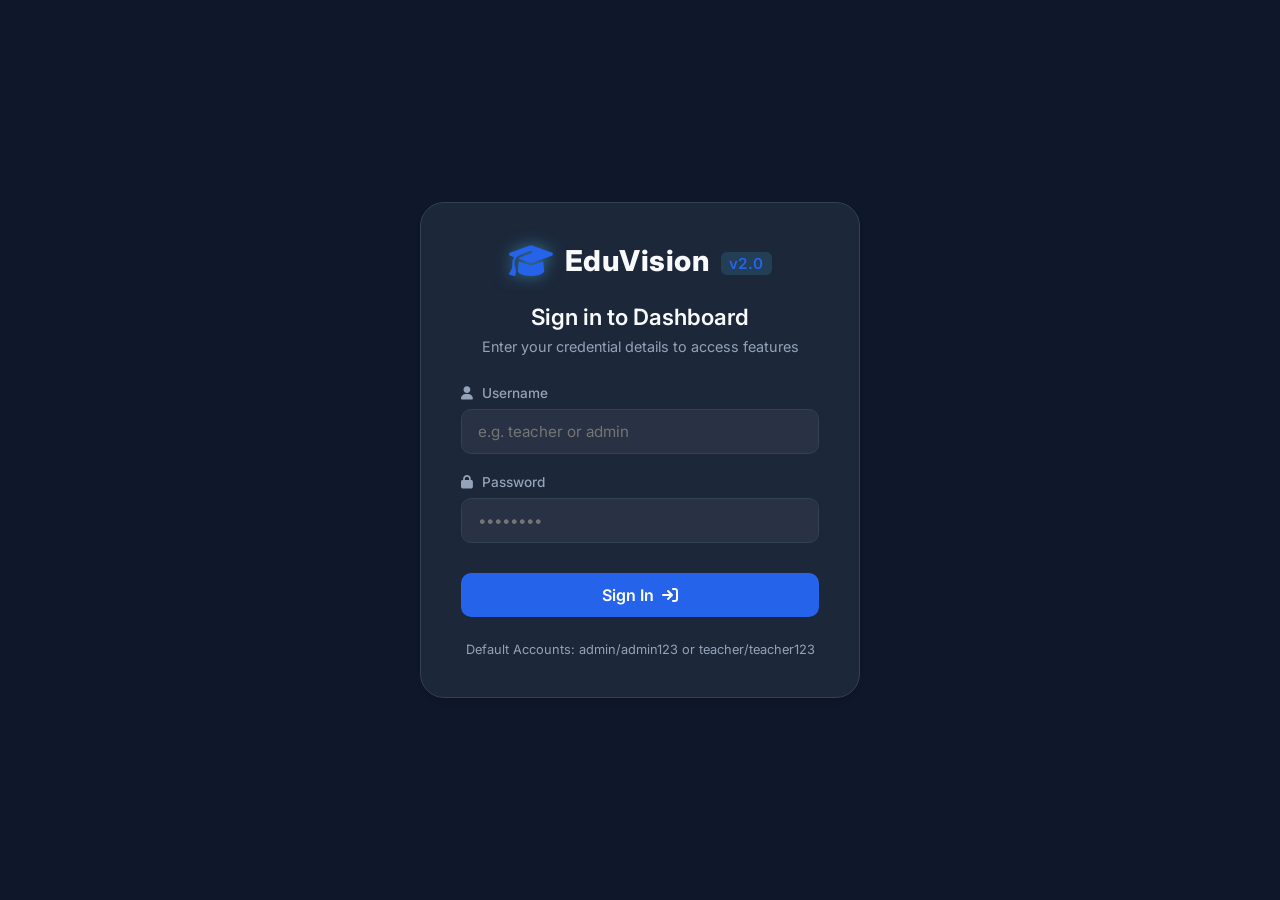
==== commit 00ed3ae9: "UI updation" ====
--- a/static/index.html
+++ b/static/index.html
@@ -5,13 +5,15 @@
     <meta name="viewport" content="width=device-width, initial-scale=1.0">
     <title>Smart Class Attendance System</title>
     <!-- Google Fonts -->
-    <link href="https://fonts.googleapis.com/css2?family=Outfit:wght@300;400;500;600;700;800&display=swap" rel="stylesheet">
+    <link href="https://fonts.googleapis.com/css2?family=Inter:wght@300;400;500;600;700;800&display=swap" rel="stylesheet">
     <!-- FontAwesome Icons -->
     <link rel="stylesheet" href="https://cdnjs.cloudflare.com/ajax/libs/font-awesome/6.4.0/css/all.min.css">
     <!-- Tailwind or Standard CSS? The user web application development instructions say:
          "Use Vanilla CSS for maximum flexibility and control. Avoid using TailwindCSS unless the USER explicitly requests it."
          So we will use a custom stylesheet style.css for max flexibility and ultimate design control. -->
     <link rel="stylesheet" href="style.css">
+    <!-- Chart.js CDN -->
+    <script src="https://cdn.jsdelivr.net/npm/chart.js"></script>
 </head>
 <body>
 
@@ -66,9 +68,21 @@
                 <button class="nav-item admin-only" data-target="manage-tab">
                     <i class="fa-solid fa-users-gear"></i> <span>Manage Students</span>
                 </button>
+                <button class="nav-item" data-target="analytics-tab">
+                    <i class="fa-solid fa-chart-line"></i> <span>Analytics</span>
+                </button>
                 <button class="nav-item" data-target="logs-tab">
                     <i class="fa-solid fa-clock-rotate-left"></i> <span>Logs & Reports</span>
                 </button>
+                <button class="nav-item" data-target="chat-tab">
+                    <i class="fa-solid fa-comments"></i> <span>AI Assistant</span>
+                </button>
+                <a href="camera_config.html" class="nav-item" style="text-decoration:none;display:flex;align-items:center;gap:8px;width:100%">
+                    <i class="fa-solid fa-camera"></i> <span>Camera Setup</span>
+                </a>
+                <a href="session.html" class="nav-item teacher-only" style="text-decoration:none;display:flex;align-items:center;gap:8px;width:100%">
+                    <i class="fa-solid fa-circle-dot"></i> <span>Live Session (Dual-Cam)</span>
+                </a>
             </nav>
 
             <div class="user-profile">
@@ -278,10 +292,33 @@
                                 </button>
                             </div>
                             
+                            <div class="upload-controls" style="margin-top: 15px; display: flex; flex-direction: column; gap: 8px;">
+                                <span style="font-size: 0.85rem; color: var(--text-secondary); text-align: center;">OR</span>
+                                <label class="btn-secondary" style="display: block; text-align: center; cursor: pointer; padding: 10px; border-radius: 8px; font-size: 0.9rem;">
+                                    <i class="fa-solid fa-upload"></i> Upload Image File
+                                    <input type="file" id="enroll-file-input" accept="image/*" style="display: none;">
+                                </label>
+                            </div>
+                            
                             <div id="quality-alert" class="alert-box hide">
                                 <span id="quality-msg">Checking face quality...</span>
                             </div>
                         </div>
+                    </div>
+
+                    <!-- Bulk CSV Import Card -->
+                    <div class="bulk-enroll-card glass" style="margin-top: 25px; padding: 25px; border-radius: 16px;">
+                        <h3><i class="fa-solid fa-file-csv"></i> Bulk Enroll Students (CSV)</h3>
+                        <p class="instruction" style="margin-bottom: 15px; color: var(--text-secondary); font-size: 0.9rem;">
+                            Upload a CSV file containing columns: <code>prn</code>, <code>name</code>, <code>roll_no</code>, <code>email</code>, <code>class_name</code>.
+                        </p>
+                        <form id="bulk-enroll-form" style="display: flex; gap: 15px; align-items: center; flex-wrap: wrap;">
+                            <input type="file" id="bulk-enroll-file" accept=".csv" required class="glass-input" style="padding: 10px; flex-grow: 1; min-width: 250px;">
+                            <button type="submit" class="btn-success" id="btn-submit-bulk" style="padding: 12px 24px; border-radius: 12px; font-weight: 600;">
+                                <i class="fa-solid fa-file-import"></i> Import CSV
+                            </button>
+                        </form>
+                        <div id="bulk-import-result" class="alert-box hide" style="margin-top: 15px;"></div>
                     </div>
                 </div>
 
@@ -316,6 +353,37 @@
                     </div>
                 </div>
 
+                <!-- TAB: ANALYTICS -->
+                <div id="analytics-tab" class="tab-pane">
+                    <div class="reports-container glass" style="padding: 25px; display: flex; flex-direction: column; gap: 20px; border-radius: 16px;">
+                        <div class="reports-header" style="display: flex; gap: 20px; align-items: center; justify-content: space-between; border-bottom: 1px solid var(--border-color); padding-bottom: 15px; flex-wrap: wrap;">
+                            <h3 style="font-size: 1.25rem; font-weight: 700; margin: 0; display: flex; align-items: center; gap: 8px;"><i class="fa-solid fa-chart-pie"></i> Attendance Analytics</h3>
+                            <div style="display: flex; gap: 15px; align-items: center;">
+                                <select id="analytics-class-select" class="glass-select" style="padding: 10px 15px; border-radius: 12px; width: 220px;">
+                                    <option value="">Select Class...</option>
+                                </select>
+                                <select id="analytics-subject-select" class="glass-select" style="padding: 10px 15px; border-radius: 12px; width: 220px;">
+                                    <option value="">Select Subject...</option>
+                                </select>
+                            </div>
+                        </div>
+                        <div class="analytics-charts-grid" style="display: grid; grid-template-columns: 1fr 1fr; gap: 20px; min-height: 400px; flex-wrap: wrap;">
+                            <div class="chart-card glass" style="padding: 20px; border-radius: 16px; background: rgba(255, 255, 255, 0.05); min-height: 350px;">
+                                <h4 style="font-size: 1rem; margin-bottom: 15px; color: var(--text-primary);">Subject Performance Comparison (Class Average %)</h4>
+                                <div style="position: relative; height: 300px; width: 100%;">
+                                    <canvas id="subjects-bar-chart"></canvas>
+                                </div>
+                            </div>
+                            <div class="chart-card glass" style="padding: 20px; border-radius: 16px; background: rgba(255, 255, 255, 0.05); min-height: 350px;">
+                                <h4 style="font-size: 1rem; margin-bottom: 15px; color: var(--text-primary);">Attendance Trends (Recent Sessions)</h4>
+                                <div style="position: relative; height: 300px; width: 100%;">
+                                    <canvas id="sessions-line-chart"></canvas>
+                                </div>
+                            </div>
+                        </div>
+                    </div>
+                </div>
+
                 <!-- TAB: LOGS & REPORTS -->
                 <div id="logs-tab" class="tab-pane">
                     <div class="logs-layout-container" style="display: grid; grid-template-columns: 320px 1fr; gap: 20px; height: 100%; overflow: hidden;">
@@ -365,6 +433,52 @@
                                     </table>
                                 </div>
                             </div>
+                        </div>
+                    </div>
+                </div>
+
+                <!-- TAB: AI ASSISTANT -->
+                <div id="chat-tab" class="tab-pane">
+                    <div class="chat-layout-container">
+                        <!-- Left Panel: Suggested Prompts -->
+                        <div class="chat-sidebar glass">
+                            <h3><i class="fa-solid fa-lightbulb"></i> Suggested Queries</h3>
+                            <p class="sidebar-help">Click a query to ask the AI assistant immediately:</p>
+                            <div class="suggestions-list">
+                                <button class="suggestion-btn" data-query="Who is absent today?">
+                                    <i class="fa-solid fa-user-minus"></i> Who is absent today?
+                                </button>
+                                <button class="suggestion-btn" data-query="Who is present today?">
+                                    <i class="fa-solid fa-user-check"></i> Who is present today?
+                                </button>
+                                <button class="suggestion-btn" data-query="Show me all registered students.">
+                                    <i class="fa-solid fa-list-ul"></i> Show all students
+                                </button>
+                                <button class="suggestion-btn" data-query="Is there any student with attendance below 70%?">
+                                    <i class="fa-solid fa-triangle-exclamation"></i> Students below 70% attendance
+                                </button>
+                            </div>
+                        </div>
+
+                        <!-- Right Panel: Chat Console -->
+                        <div class="chat-console glass">
+                            <!-- Messages timeline -->
+                            <div class="chat-messages" id="chat-messages-timeline">
+                                <div class="message assistant">
+                                    <div class="message-bubble">
+                                        <p>Hello! I am your <strong>EduVision AI Assistant</strong>. Ask me anything about classes, subjects, students, or attendance logs in plain English!</p>
+                                    </div>
+                                    <span class="message-time">Just now</span>
+                                </div>
+                            </div>
+
+                            <!-- Input console -->
+                            <form id="chat-input-form" class="chat-input-area">
+                                <input type="text" id="chat-user-input" placeholder="Type your query (e.g. Who was absent yesterday?)..." required autocomplete="off" class="glass-input">
+                                <button type="submit" id="btn-send-chat" class="btn-primary">
+                                    <i class="fa-solid fa-paper-plane"></i>
+                                </button>
+                            </form>
                         </div>
                     </div>
                 </div>
@@ -473,6 +587,10 @@
                                 <button type="button" id="btn-edit-retake" class="btn-secondary btn-sm hide">
                                     <i class="fa-solid fa-rotate-left"></i> Retake
                                 </button>
+                                <label class="btn-secondary btn-sm" style="cursor: pointer; text-align: center; display: inline-flex; align-items: center; justify-content: center; gap: 4px;">
+                                    <i class="fa-solid fa-upload"></i> Upload
+                                    <input type="file" id="edit-file-input" accept="image/*" style="display: none;">
+                                </label>
                             </div>
                         </div>
                         <div id="edit-quality-alert" class="alert-box hide">
--- a/static/style.css
+++ b/static/style.css
@@ -1,25 +1,25 @@
 /* Global styling Reset & variables */
 :root {
-    --bg-primary: #0b1329;
-    --bg-secondary: #1c2541;
-    --accent-blue: #3a86c8;
-    --accent-blue-hover: #4895ef;
+    --bg-primary: #0f172a;
+    --bg-secondary: #1e293b;
+    --accent-blue: #2563eb;
+    --accent-blue-hover: #1d4ed8;
     --text-primary: #f8fafc;
     --text-secondary: #94a3b8;
-    --border-color: rgba(255, 255, 255, 0.08);
-    --glass-bg: rgba(28, 37, 65, 0.65);
-    --glass-border: rgba(255, 255, 255, 0.06);
-    --glass-shadow: 0 8px 32px 0 rgba(0, 0, 0, 0.37);
-    --success: #10b981;
-    --danger: #ef4444;
-    --warning: #f59e0b;
+    --border-color: #334155;
+    --glass-bg: rgba(30, 41, 59, 0.95);
+    --glass-border: #334155;
+    --glass-shadow: 0 4px 6px -1px rgba(0, 0, 0, 0.1), 0 2px 4px -1px rgba(0, 0, 0, 0.06);
+    --success: #16a34a;
+    --danger: #dc2626;
+    --warning: #ca8a04;
 }
 
 * {
     margin: 0;
     padding: 0;
     box-sizing: border-box;
-    font-family: 'Outfit', sans-serif;
+    font-family: 'Inter', sans-serif;
 }
 
 body {
@@ -79,20 +79,20 @@
 }
 
 .btn-primary {
-    background: linear-gradient(135deg, #3a86c8, #4cc9f0);
+    background: var(--accent-blue);
     color: white;
     padding: 12px 24px;
     font-size: 1rem;
-    box-shadow: 0 4px 15px rgba(76, 201, 240, 0.3);
+    box-shadow: 0 1px 2px rgba(0,0,0,0.05);
 }
 
 .btn-primary:hover {
-    box-shadow: 0 6px 20px rgba(76, 201, 240, 0.5);
-    background: linear-gradient(135deg, #4895ef, #4cc9f0);
+    box-shadow: 0 4px 6px rgba(0,0,0,0.1);
+    background: var(--accent-blue-hover);
 }
 
 .btn-success {
-    background: linear-gradient(135deg, #059669, #10b981);
+    background: var(--success);
     color: white;
     padding: 12px 24px;
     font-size: 0.95rem;
@@ -100,11 +100,12 @@
 }
 
 .btn-success:hover {
+    background: #15803d;
     box-shadow: 0 6px 20px rgba(16, 185, 129, 0.5);
 }
 
 .btn-danger {
-    background: linear-gradient(135deg, #dc2626, #ef4444);
+    background: var(--danger);
     color: white;
     padding: 12px 24px;
     font-size: 0.95rem;
@@ -112,6 +113,7 @@
 }
 
 .btn-danger:hover {
+    background: #b91c1c;
     box-shadow: 0 6px 20px rgba(239, 68, 68, 0.5);
 }
 
@@ -135,7 +137,7 @@
     height: 100vh;
     width: 100vw;
     z-index: 1000;
-    background: radial-gradient(circle at center, #1c2541 0%, #0b1329 100%);
+    background: var(--bg-primary);
     display: flex;
     align-items: center;
     justify-content: center;
@@ -165,7 +167,7 @@
 
 .logo i {
     font-size: 2.2rem;
-    color: #4cc9f0;
+    color: var(--accent-blue);
     filter: drop-shadow(0 0 8px rgba(76, 201, 240, 0.5));
 }
 
@@ -178,7 +180,7 @@
 .logo h2 span {
     font-size: 0.95rem;
     background: rgba(76, 201, 240, 0.15);
-    color: #4cc9f0;
+    color: var(--accent-blue);
     padding: 2px 8px;
     border-radius: 6px;
     font-weight: 600;
@@ -227,7 +229,7 @@
 }
 
 .input-group input:focus, .glass-input:focus {
-    border-color: #4cc9f0;
+    border-color: var(--accent-blue);
     background: rgba(255, 255, 255, 0.08);
     box-shadow: 0 0 10px rgba(76, 201, 240, 0.15);
     outline: none;
@@ -284,7 +286,7 @@
 
 .sidebar-logo i {
     font-size: 1.8rem;
-    color: #4cc9f0;
+    color: var(--accent-blue);
 }
 
 .sidebar-logo h2 {
@@ -322,8 +324,8 @@
 
 .nav-item.active {
     background: linear-gradient(135deg, rgba(58, 134, 200, 0.25), rgba(76, 201, 240, 0.15));
-    color: #4cc9f0;
-    border-left: 3px solid #4cc9f0;
+    color: var(--accent-blue);
+    border-left: 3px solid var(--accent-blue);
     border-radius: 0 12px 12px 0;
 }
 
@@ -343,7 +345,7 @@
     display: flex;
     align-items: center;
     justify-content: center;
-    color: #4cc9f0;
+    color: var(--accent-blue);
     font-size: 1.1rem;
 }
 
@@ -410,7 +412,7 @@
     border-radius: 20px;
     font-size: 0.9rem;
     font-weight: 600;
-    color: #4cc9f0;
+    color: var(--accent-blue);
     display: flex;
     align-items: center;
     gap: 8px;
@@ -615,7 +617,7 @@
     font-size: 1.25rem;
 }
 
-.card-icon.blue { background: rgba(58, 134, 200, 0.15); color: #3a86c8; }
+.card-icon.blue { background: rgba(58, 134, 200, 0.15); color: var(--accent-blue); }
 .card-icon.green { background: rgba(16, 185, 129, 0.15); color: var(--success); }
 .card-icon.orange { background: rgba(245, 158, 11, 0.15); color: var(--warning); }
 
@@ -651,7 +653,7 @@
 
 .badge {
     background: rgba(76, 201, 240, 0.15);
-    color: #4cc9f0;
+    color: var(--accent-blue);
     font-size: 0.8rem;
     padding: 4px 10px;
     border-radius: 12px;
@@ -1033,7 +1035,7 @@
 
 .btn-edit-tbl {
     background: rgba(58, 134, 200, 0.15);
-    color: #4cc9f0;
+    color: var(--accent-blue);
     border: 1px solid rgba(58, 134, 200, 0.3);
     padding: 5px 10px;
     font-size: 0.75rem;
@@ -1160,13 +1162,274 @@
 
 .tree-subject-item:hover {
     background: rgba(76, 201, 240, 0.1);
-    color: #4cc9f0;
+    color: var(--accent-blue);
 }
 
 .tree-subject-item.active {
     background: linear-gradient(135deg, rgba(58, 134, 200, 0.2), rgba(76, 201, 240, 0.15));
-    color: #4cc9f0;
-    font-weight: 600;
-}
-
-
+    color: var(--accent-blue);
+    font-weight: 600;
+}
+
+/* =========================================================================
+   7. AI CHAT WORKSPACE & ASSISTANT STYLING
+   ========================================================================= */
+.chat-layout-container {
+    display: grid;
+    grid-template-columns: 320px 1fr;
+    gap: 20px;
+    height: 100%;
+    overflow: hidden;
+}
+
+.chat-sidebar {
+    padding: 20px;
+    display: flex;
+    flex-direction: column;
+    overflow-y: auto;
+}
+
+.chat-sidebar h3 {
+    font-size: 1.1rem;
+    font-weight: 600;
+    margin-bottom: 12px;
+    display: flex;
+    align-items: center;
+    gap: 8px;
+    border-bottom: 1px solid var(--border-color);
+    padding-bottom: 10px;
+}
+
+.sidebar-help {
+    font-size: 0.82rem;
+    color: var(--text-secondary);
+    margin-bottom: 15px;
+    line-height: 1.4;
+}
+
+.suggestions-list {
+    display: flex;
+    flex-direction: column;
+    gap: 10px;
+}
+
+.suggestion-btn {
+    text-align: left;
+    background: rgba(255, 255, 255, 0.03);
+    color: var(--text-secondary);
+    padding: 12px 14px;
+    border-radius: 8px;
+    font-size: 0.82rem;
+    cursor: pointer;
+    border: 1px solid var(--border-color);
+    transition: all 0.3s ease;
+    display: flex;
+    align-items: center;
+    gap: 8px;
+}
+
+.suggestion-btn:hover {
+    background: rgba(76, 201, 240, 0.15);
+    color: var(--accent-blue);
+    border-color: rgba(76, 201, 240, 0.3);
+}
+
+.chat-console {
+    display: flex;
+    flex-direction: column;
+    height: 100%;
+    overflow: hidden;
+    padding: 20px;
+    border-radius: 16px;
+}
+
+.chat-messages {
+    flex-grow: 1;
+    overflow-y: auto;
+    display: flex;
+    flex-direction: column;
+    gap: 15px;
+    padding-right: 5px;
+    margin-bottom: 15px;
+}
+
+.message {
+    display: flex;
+    flex-direction: column;
+    max-width: 85%;
+    animation: fadeIn 0.3s ease-out;
+}
+
+@keyframes fadeIn {
+    from { opacity: 0; transform: translateY(8px); }
+    to { opacity: 1; transform: translateY(0); }
+}
+
+.message.user {
+    align-self: flex-end;
+    align-items: flex-end;
+}
+
+.message.assistant {
+    align-self: flex-start;
+    align-items: flex-start;
+}
+
+.message-bubble {
+    padding: 12px 16px;
+    border-radius: 14px;
+    font-size: 0.9rem;
+    line-height: 1.5;
+}
+
+.message.user .message-bubble {
+    background: var(--accent-blue);
+    color: #ffffff;
+    border-bottom-right-radius: 2px;
+    box-shadow: 0 4px 12px rgba(37, 99, 235, 0.2);
+}
+
+.message.assistant .message-bubble {
+    background: rgba(255, 255, 255, 0.05);
+    color: var(--text-primary);
+    border: 1px solid var(--border-color);
+    border-bottom-left-radius: 2px;
+}
+
+.message-time {
+    font-size: 0.72rem;
+    color: var(--text-secondary);
+    margin-top: 4px;
+    padding: 0 4px;
+}
+
+.chat-input-area {
+    display: flex;
+    gap: 10px;
+    align-items: center;
+}
+
+.chat-input-area input {
+    flex-grow: 1;
+    padding: 14px 18px;
+    border-radius: 12px;
+    background: rgba(255, 255, 255, 0.04) !important;
+    border: 1px solid var(--border-color);
+    color: var(--text-primary);
+}
+
+.chat-input-area button {
+    padding: 14px 20px;
+    border-radius: 12px;
+    font-size: 1rem;
+}
+
+/* Chat bubble data table rendering */
+.message-bubble table {
+    width: 100%;
+    border-collapse: collapse;
+    margin-top: 10px;
+    margin-bottom: 10px;
+    font-size: 0.8rem;
+    border: 1px solid var(--border-color);
+    border-radius: 8px;
+    overflow: hidden;
+}
+
+.message-bubble th {
+    background: rgba(255, 255, 255, 0.08);
+    padding: 8px 12px;
+    font-weight: 600;
+    text-align: left;
+    border-bottom: 1px solid var(--border-color);
+    color: var(--text-secondary);
+}
+
+.message-bubble td {
+    padding: 8px 12px;
+    border-bottom: 1px solid rgba(255, 255, 255, 0.04);
+}
+
+.message-bubble tr:last-child td {
+    border-bottom: none;
+}
+
+/* Toggleable SQL Block */
+.chat-sql-toggle {
+    margin-top: 10px;
+    border: 1px solid var(--border-color);
+    border-radius: 8px;
+    overflow: hidden;
+    width: 100%;
+    max-width: 600px;
+}
+
+.chat-sql-header {
+    background: rgba(255, 255, 255, 0.03);
+    padding: 8px 12px;
+    font-size: 0.76rem;
+    font-weight: 600;
+    color: var(--text-secondary);
+    cursor: pointer;
+    display: flex;
+    justify-content: space-between;
+    align-items: center;
+    user-select: none;
+    transition: background 0.3s;
+}
+
+.chat-sql-header:hover {
+    background: rgba(255, 255, 255, 0.08);
+    color: var(--text-primary);
+}
+
+.chat-sql-body {
+    padding: 12px;
+    background: #090e1a;
+    font-family: 'Consolas', 'Courier New', monospace;
+    font-size: 0.78rem;
+    color: #38bdf8;
+    white-space: pre-wrap;
+    border-top: 1px solid var(--border-color);
+    display: none;
+    overflow-x: auto;
+}
+
+.chat-sql-toggle.open .chat-sql-body {
+    display: block;
+}
+
+.chat-sql-header i {
+    transition: transform 0.3s ease;
+}
+
+.chat-sql-toggle.open .chat-sql-header i {
+    transform: rotate(180deg);
+}
+
+/* Loading Dots */
+.chat-bubble-loading {
+    display: flex;
+    gap: 5px;
+    align-items: center;
+    padding: 6px 10px;
+}
+
+.chat-bubble-loading span {
+    width: 8px;
+    height: 8px;
+    background-color: var(--text-secondary);
+    border-radius: 50%;
+    display: inline-block;
+    animation: bounce 1.4s infinite ease-in-out both;
+}
+
+.chat-bubble-loading span:nth-child(2) { animation-delay: 0.2s; }
+.chat-bubble-loading span:nth-child(3) { animation-delay: 0.4s; }
+
+@keyframes bounce {
+    0%, 80%, 100% { transform: scale(0.3); opacity: 0.4; }
+    40% { transform: scale(1.0); opacity: 1; }
+}
+
+
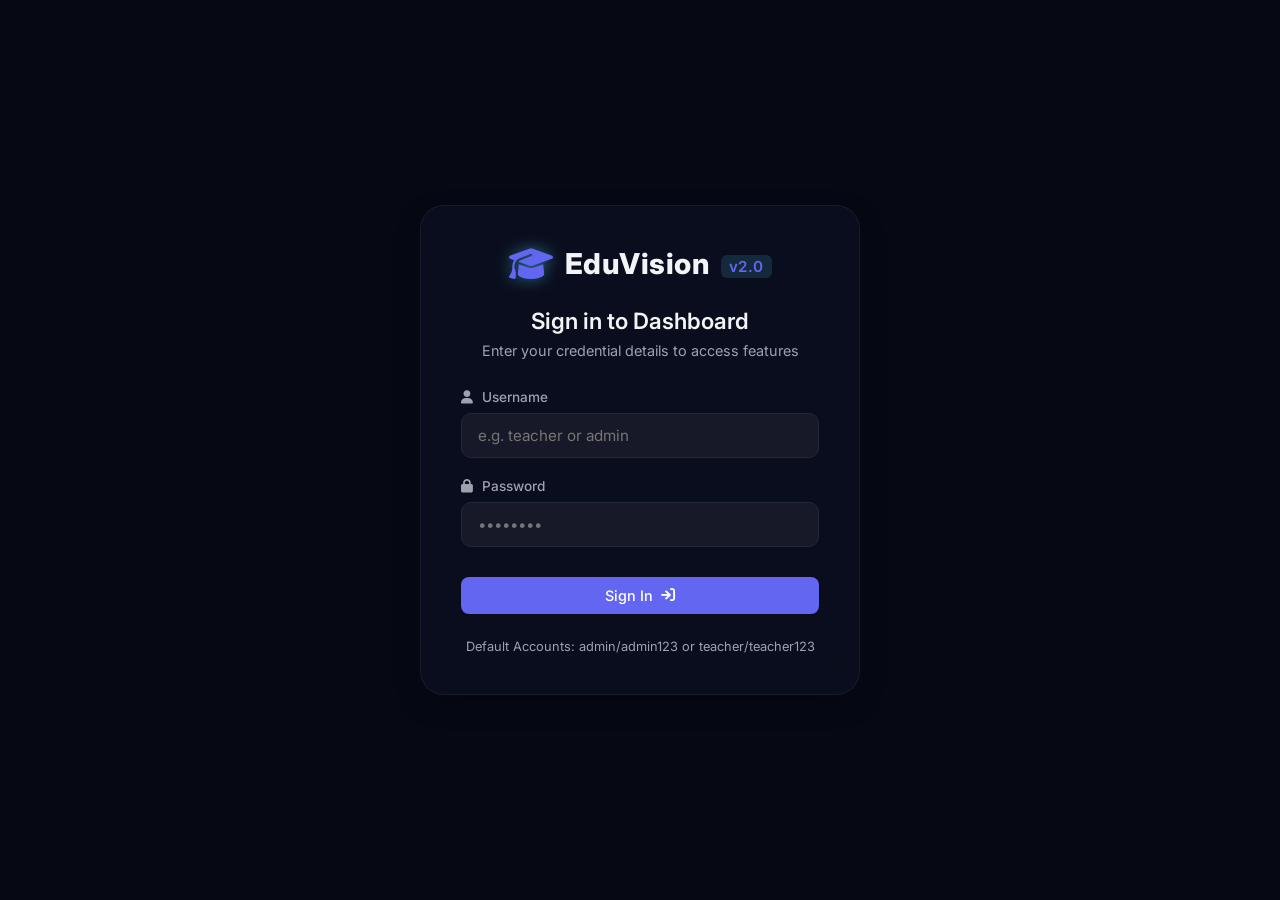
==== commit ca14c96a: "UI update" ====
--- a/static/index.html
+++ b/static/index.html
@@ -54,7 +54,7 @@
         <!-- Sidebar Navigation -->
         <aside class="sidebar glass">
             <div class="sidebar-logo">
-                <i class="fa-solid fa-graduation-cap"></i>
+                <i class="fa-solid fa-face-viewfinder"></i>
                 <h2>EduVision</h2>
             </div>
             
@@ -81,7 +81,7 @@
                     <i class="fa-solid fa-camera"></i> <span>Camera Setup</span>
                 </a>
                 <a href="session.html" class="nav-item teacher-only" style="text-decoration:none;display:flex;align-items:center;gap:8px;width:100%">
-                    <i class="fa-solid fa-circle-dot"></i> <span>Live Session (Dual-Cam)</span>
+                    <i class="fa-solid fa-circle-dot"></i> <span>Dual-Cam Session</span>
                 </a>
             </nav>
 
@@ -93,7 +93,7 @@
                     <h4 id="user-name">User Name</h4>
                     <p id="user-role">Role</p>
                 </div>
-                <button id="logout-btn" title="Sign Out">
+                <button id="logout-btn" class="btn-logout" title="Sign Out">
                     <i class="fa-solid fa-power-off"></i>
                 </button>
             </div>
@@ -207,7 +207,7 @@
                             <!-- Live Roster logs -->
                             <div class="roster-card glass">
                                 <div class="card-header">
-                                    <h3>👥 Live Present Roster</h3>
+                                    <h3><i class="fa-solid fa-users"></i> Live Present Roster</h3>
                                     <span class="badge" id="roster-count-badge">0 Seen</span>
                                 </div>
                                 <div class="roster-list-wrapper">
--- a/static/style.css
+++ b/static/style.css
@@ -1,18 +1,21 @@
 /* Global styling Reset & variables */
 :root {
-    --bg-primary: #0f172a;
-    --bg-secondary: #1e293b;
-    --accent-blue: #2563eb;
-    --accent-blue-hover: #1d4ed8;
-    --text-primary: #f8fafc;
-    --text-secondary: #94a3b8;
-    --border-color: #334155;
-    --glass-bg: rgba(30, 41, 59, 0.95);
-    --glass-border: #334155;
-    --glass-shadow: 0 4px 6px -1px rgba(0, 0, 0, 0.1), 0 2px 4px -1px rgba(0, 0, 0, 0.06);
-    --success: #16a34a;
-    --danger: #dc2626;
-    --warning: #ca8a04;
+    --bg-primary: #060814;
+    --bg-secondary: #0c1020;
+    --bg-sidebar: #090c18;
+    --accent-blue: #6366f1; /* Premium Indigo */
+    --accent-blue-hover: #4f46e5;
+    --text-primary: #f3f4f6;
+    --text-secondary: #9ca3af;
+    --text-muted: #6b7280;
+    --border-color: #1f2937;
+    --glass-bg: rgba(12, 16, 32, 0.8);
+    --glass-border: rgba(255, 255, 255, 0.06);
+    --glass-shadow: 0 10px 30px -10px rgba(0, 0, 0, 0.5);
+    --success: #10b981; /* Emerald green */
+    --danger: #f43f5e;  /* Rose red */
+    --warning: #f59e0b; /* Amber */
+    --accent-blue-rgba: rgba(99, 102, 241, 0.12);
 }
 
 * {
@@ -28,16 +31,17 @@
     overflow: hidden;
     height: 100vh;
     width: 100vw;
+    scrollbar-gutter: stable;
 }
 
 /* Glassmorphism card utilities */
 .glass {
     background: var(--glass-bg);
-    backdrop-filter: blur(16px);
-    -webkit-backdrop-filter: blur(16px);
+    backdrop-filter: blur(20px);
+    -webkit-backdrop-filter: blur(20px);
     border: 1px solid var(--glass-border);
     box-shadow: var(--glass-shadow);
-    border-radius: 16px;
+    border-radius: 12px;
 }
 
 .hide {
@@ -56,77 +60,59 @@
     color: var(--danger);
 }
 
-/* Common Buttons */
-button {
+/* Common Buttons & Interactivity */
+button, .btn {
     cursor: pointer;
     border: none;
     outline: none;
-    transition: all 0.3s cubic-bezier(0.4, 0, 0.2, 1);
+    transition: background-color 0.2s ease, border-color 0.2s ease, color 0.2s ease, box-shadow 0.2s ease;
     display: inline-flex;
     align-items: center;
     justify-content: center;
     gap: 8px;
-    border-radius: 10px;
-    font-weight: 600;
-}
-
-button:hover {
-    transform: translateY(-2px);
-}
-
-button:active {
-    transform: translateY(0);
+    border-radius: 8px;
+    font-weight: 500;
+    font-size: 0.9rem;
+    padding: 10px 18px;
 }
 
 .btn-primary {
     background: var(--accent-blue);
     color: white;
-    padding: 12px 24px;
-    font-size: 1rem;
-    box-shadow: 0 1px 2px rgba(0,0,0,0.05);
+    box-shadow: 0 1px 2px rgba(0, 0, 0, 0.05);
 }
 
 .btn-primary:hover {
-    box-shadow: 0 4px 6px rgba(0,0,0,0.1);
     background: var(--accent-blue-hover);
 }
 
 .btn-success {
     background: var(--success);
     color: white;
-    padding: 12px 24px;
-    font-size: 0.95rem;
-    box-shadow: 0 4px 15px rgba(16, 185, 129, 0.3);
 }
 
 .btn-success:hover {
-    background: #15803d;
-    box-shadow: 0 6px 20px rgba(16, 185, 129, 0.5);
+    background: #059669;
 }
 
 .btn-danger {
     background: var(--danger);
     color: white;
-    padding: 12px 24px;
-    font-size: 0.95rem;
-    box-shadow: 0 4px 15px rgba(239, 68, 68, 0.3);
 }
 
 .btn-danger:hover {
-    background: #b91c1c;
-    box-shadow: 0 6px 20px rgba(239, 68, 68, 0.5);
+    background: #e11d48;
 }
 
 .btn-secondary {
-    background: rgba(255, 255, 255, 0.08);
+    background: rgba(255, 255, 255, 0.04);
     color: var(--text-primary);
     border: 1px solid var(--border-color);
-    padding: 12px 20px;
-    font-size: 0.95rem;
 }
 
 .btn-secondary:hover {
-    background: rgba(255, 255, 255, 0.15);
+    background: rgba(255, 255, 255, 0.08);
+    border-color: var(--text-muted);
 }
 
 /* 1. LOGIN SCREEN */
@@ -272,81 +258,85 @@
     margin: 15px 0 15px 15px;
     display: flex;
     flex-direction: column;
-    padding: 25px 20px;
-    justify-content: space-between;
+    padding: 24px 16px;
+    background: var(--bg-sidebar);
+    border-right: 1px solid var(--border-color);
 }
 
 .sidebar-logo {
     display: flex;
     align-items: center;
-    gap: 10px;
-    margin-bottom: 40px;
-    padding-left: 5px;
+    gap: 12px;
+    margin-bottom: 32px;
+    padding: 8px;
 }
 
 .sidebar-logo i {
-    font-size: 1.8rem;
+    font-size: 1.6rem;
     color: var(--accent-blue);
 }
 
 .sidebar-logo h2 {
-    font-size: 1.4rem;
+    font-size: 1.25rem;
     font-weight: 700;
+    letter-spacing: -0.025em;
 }
 
 .nav-menu {
     display: flex;
     flex-direction: column;
-    gap: 10px;
+    gap: 4px;
     flex-grow: 1;
 }
 
 .nav-item {
     width: 100%;
-    padding: 14px 18px;
+    padding: 10px 14px;
     justify-content: flex-start;
-    font-size: 0.95rem;
+    font-size: 0.9rem;
     color: var(--text-secondary);
     background: transparent;
-    border-radius: 12px;
+    border-radius: 8px;
+    transition: all 0.15s ease;
 }
 
 .nav-item i {
-    font-size: 1.15rem;
-    width: 24px;
+    font-size: 1rem;
+    width: 20px;
+    margin-right: 4px;
 }
 
 .nav-item:hover {
     color: var(--text-primary);
-    background: rgba(255, 255, 255, 0.05);
-    transform: translateX(4px);
+    background: rgba(255, 255, 255, 0.03);
 }
 
 .nav-item.active {
-    background: linear-gradient(135deg, rgba(58, 134, 200, 0.25), rgba(76, 201, 240, 0.15));
-    color: var(--accent-blue);
-    border-left: 3px solid var(--accent-blue);
-    border-radius: 0 12px 12px 0;
+    background: var(--accent-blue-rgba);
+    color: var(--text-primary);
+    border-left: 2px solid var(--accent-blue);
+    font-weight: 500;
 }
 
 .user-profile {
     display: flex;
     align-items: center;
     gap: 12px;
-    padding-top: 20px;
+    padding: 16px 8px 8px;
     border-top: 1px solid var(--border-color);
+    margin-top: auto;
 }
 
 .avatar {
-    width: 42px;
-    height: 42px;
+    width: 36px;
+    height: 36px;
     border-radius: 50%;
-    background: rgba(255, 255, 255, 0.08);
+    background: rgba(255, 255, 255, 0.04);
     display: flex;
     align-items: center;
     justify-content: center;
     color: var(--accent-blue);
-    font-size: 1.1rem;
+    font-size: 1rem;
 }
 
 .user-info {
@@ -355,7 +345,9 @@
 }
 
 .user-info h4 {
-    font-size: 0.9rem;
+    font-size: 0.85rem;
+    font-weight: 500;
+    color: var(--text-primary);
     white-space: nowrap;
     text-overflow: ellipsis;
     overflow: hidden;
@@ -367,24 +359,42 @@
     text-transform: capitalize;
 }
 
-#logout-btn {
+.btn-logout {
     background: transparent;
     color: var(--text-secondary);
-    width: 32px;
-    height: 32px;
-}
-
-#logout-btn:hover {
+    width: 28px;
+    height: 28px;
+    padding: 0;
+    border-radius: 6px;
+}
+
+.btn-logout:hover {
     color: var(--danger);
-    transform: scale(1.1);
-}
-
-/* Main Content Area */
+    background: rgba(244, 63, 94, 0.1);
+}
+
+/* Main Content Area & Page Wrappers */
+.page-wrapper {
+    display: flex;
+    height: 100vh;
+    width: 100vw;
+    overflow: hidden;
+}
+
+.main {
+    flex-grow: 1;
+    overflow-y: auto;
+    padding: 24px;
+    display: flex;
+    flex-direction: column;
+    gap: 24px;
+}
+
 .main-content {
     flex-grow: 1;
     display: flex;
     flex-direction: column;
-    padding: 15px;
+    padding: 24px;
     overflow: hidden;
 }
 
